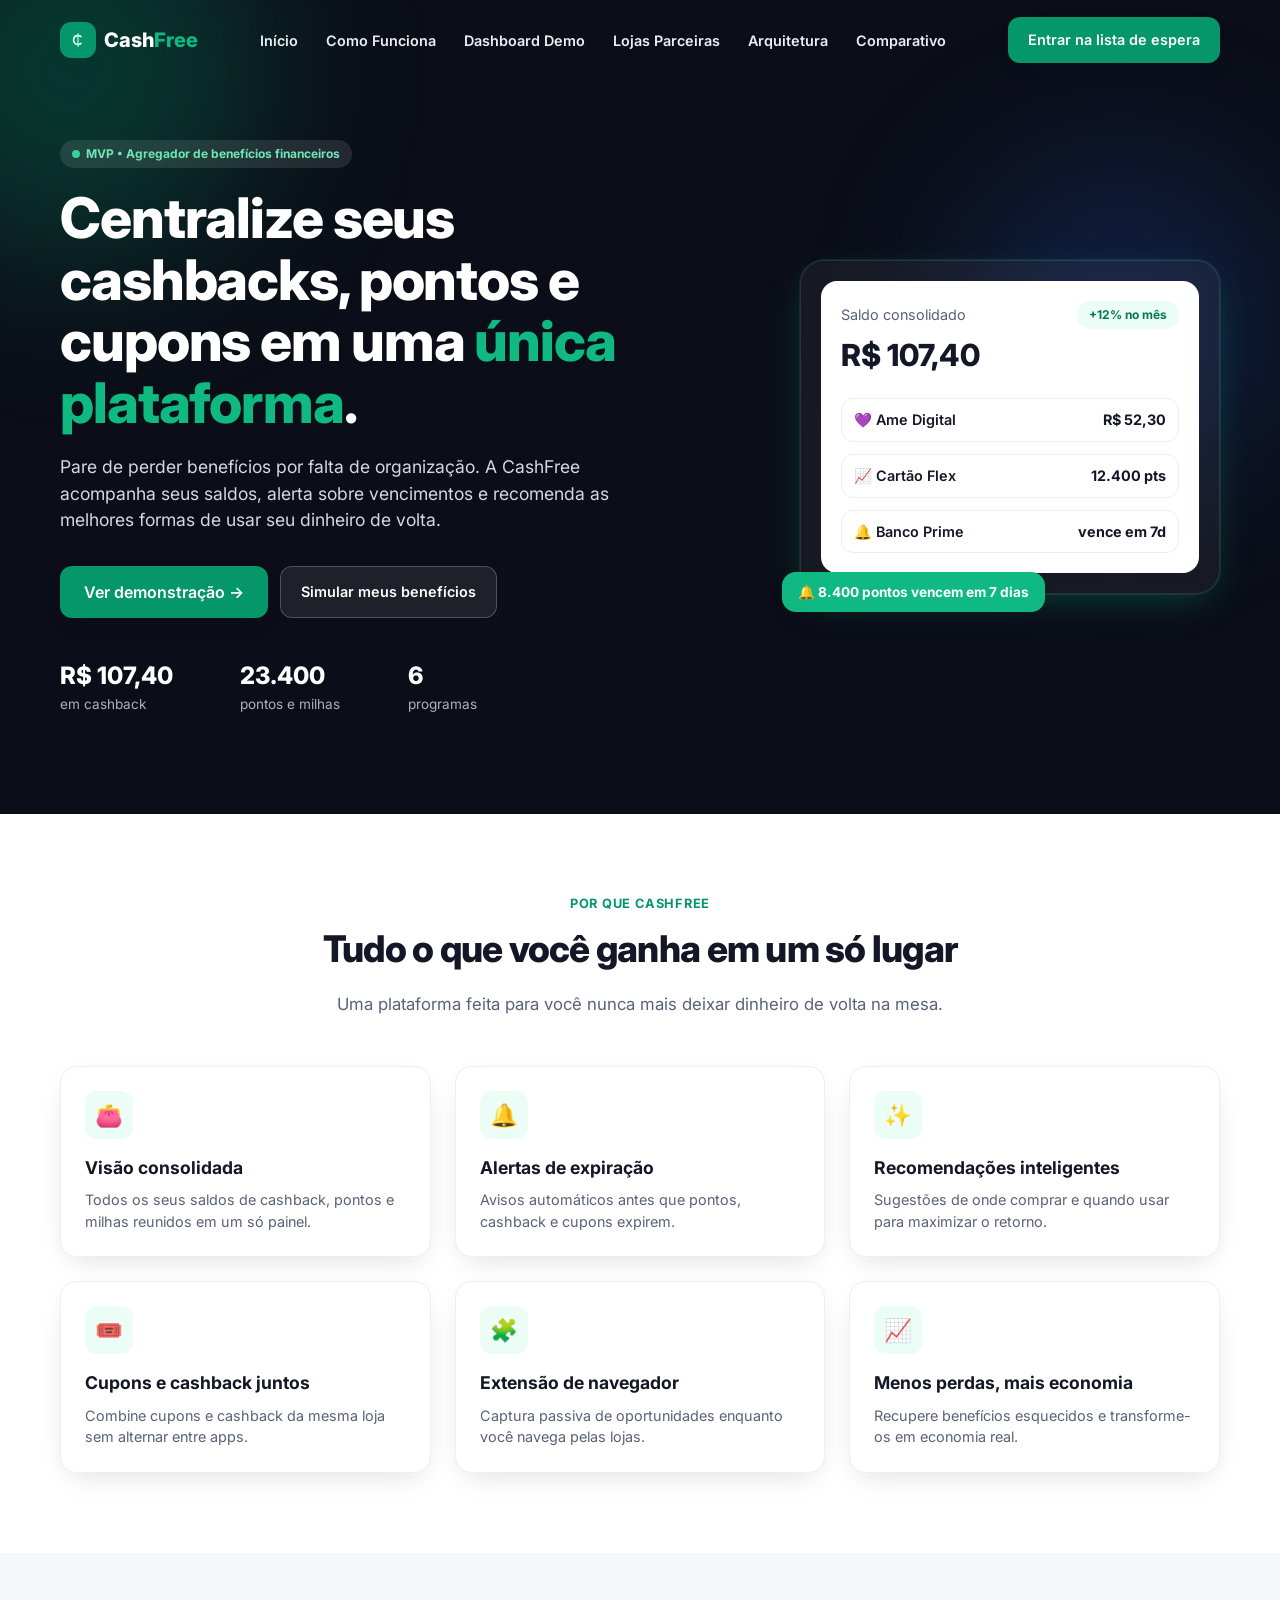
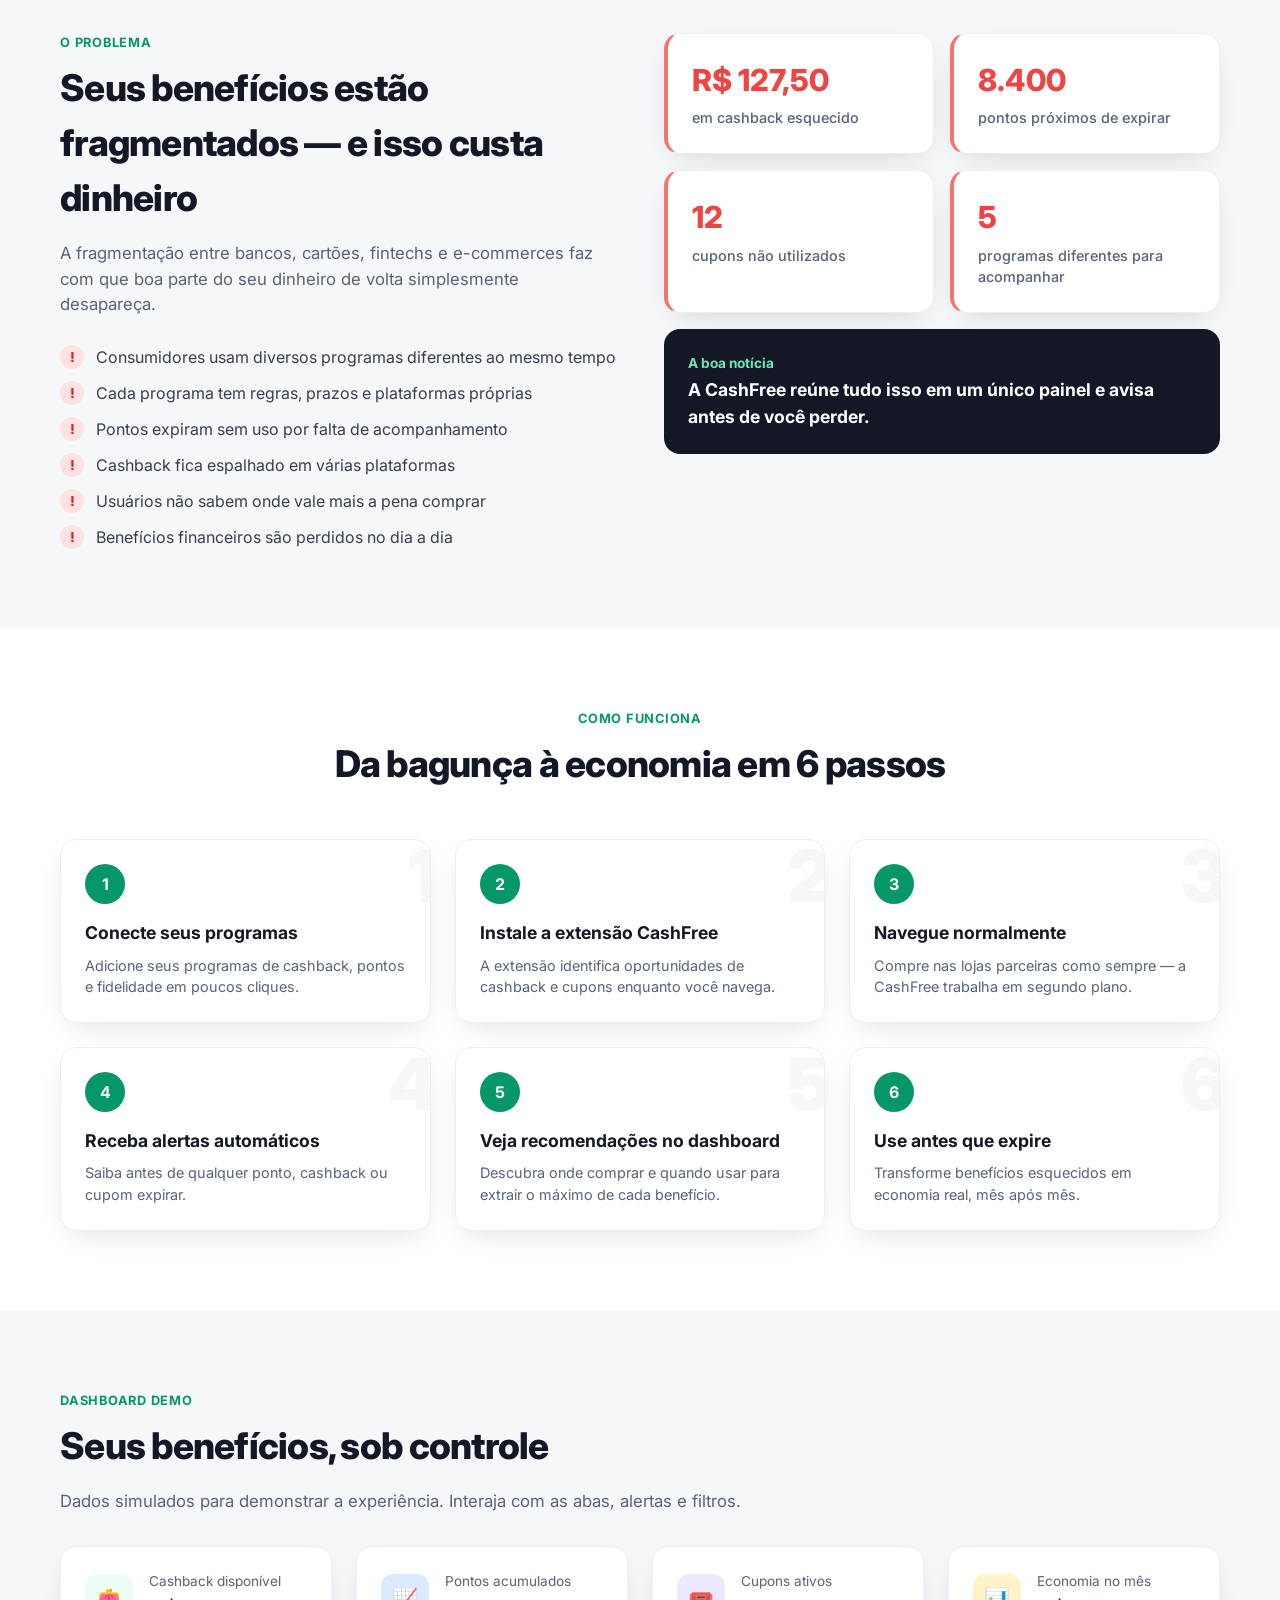
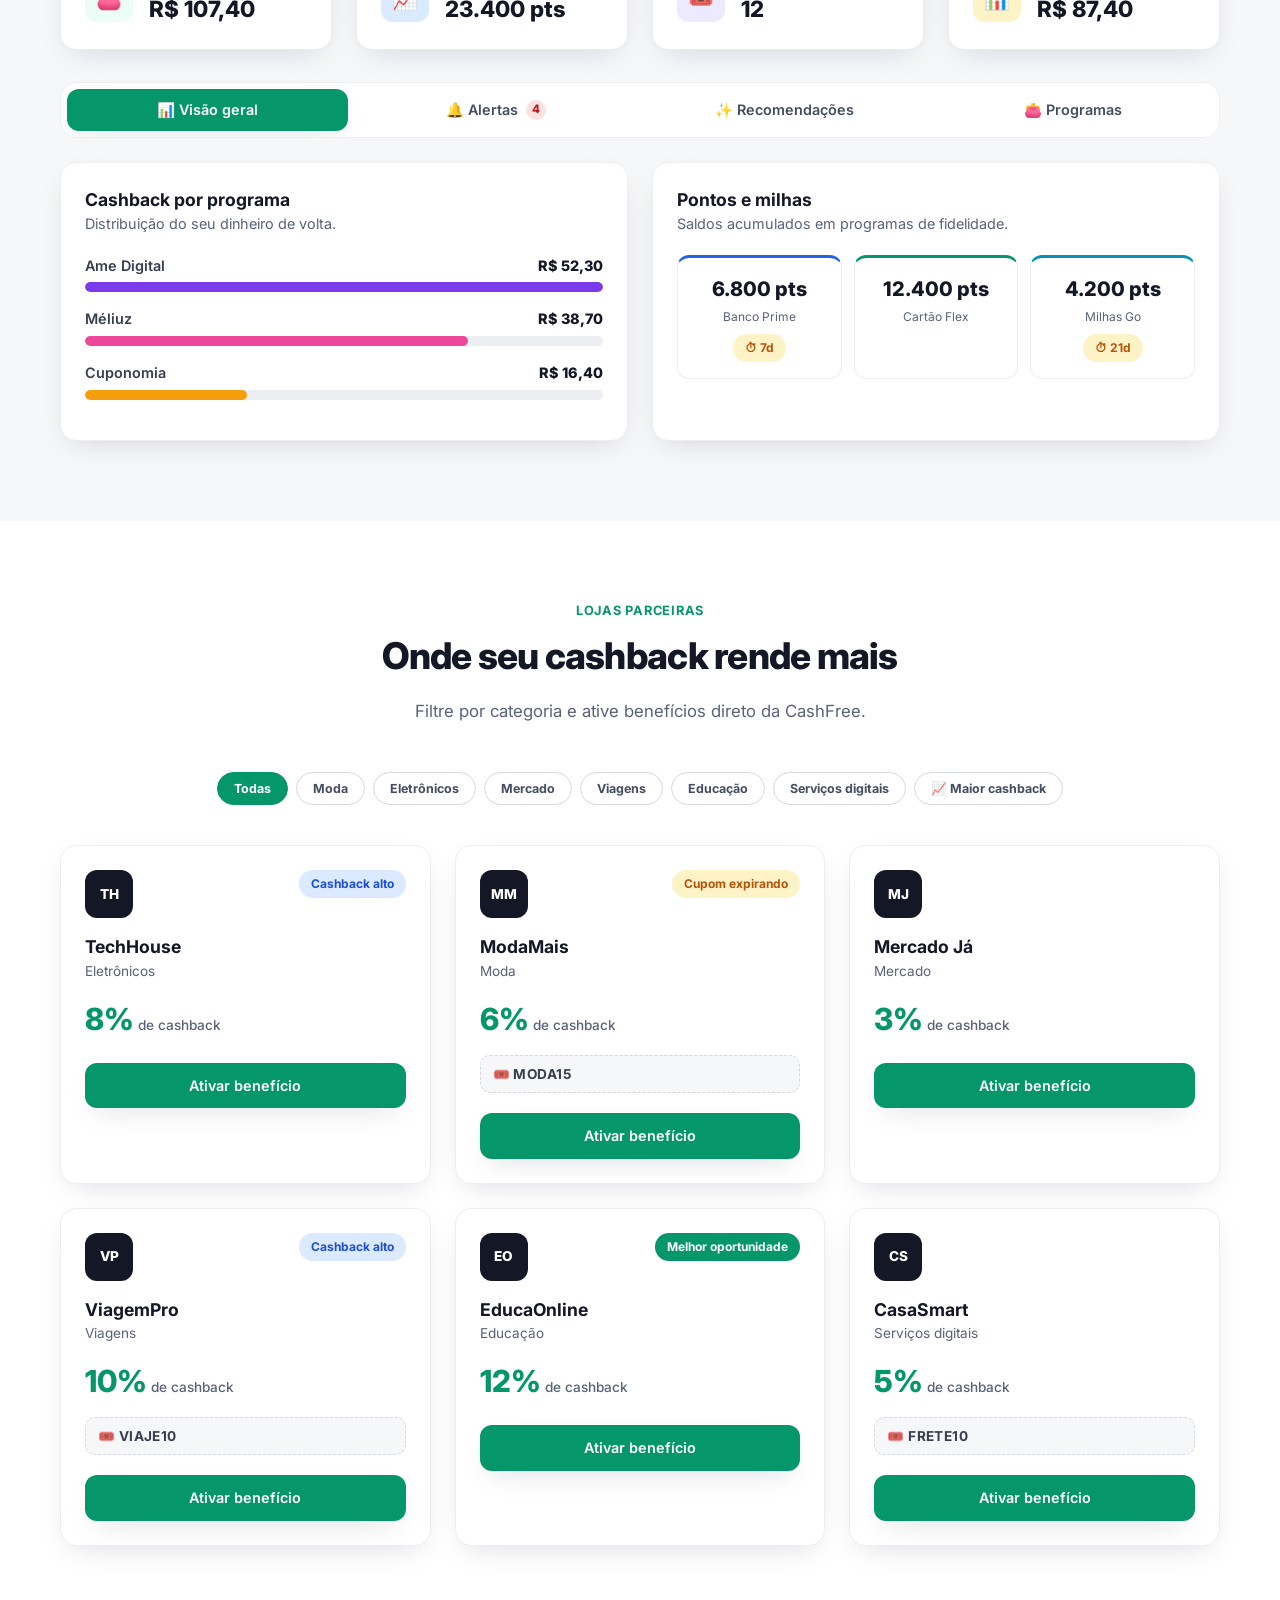
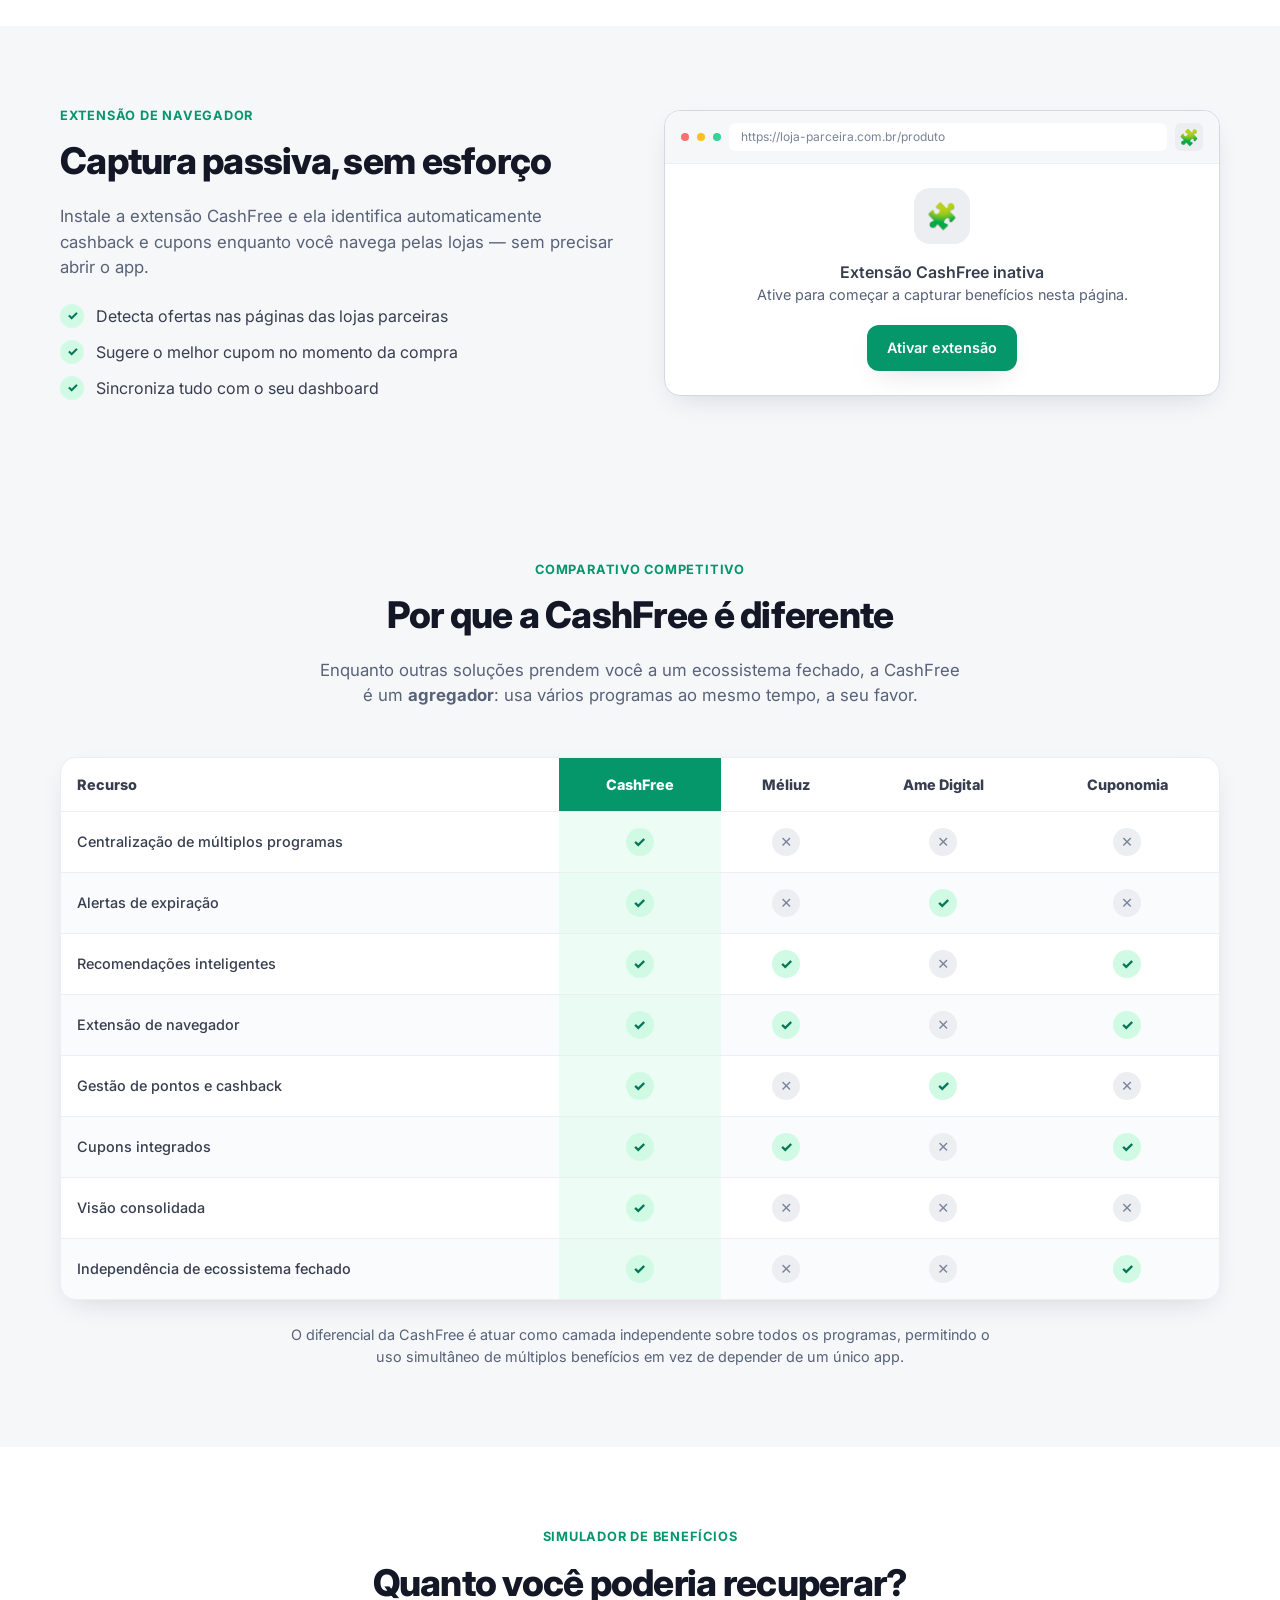
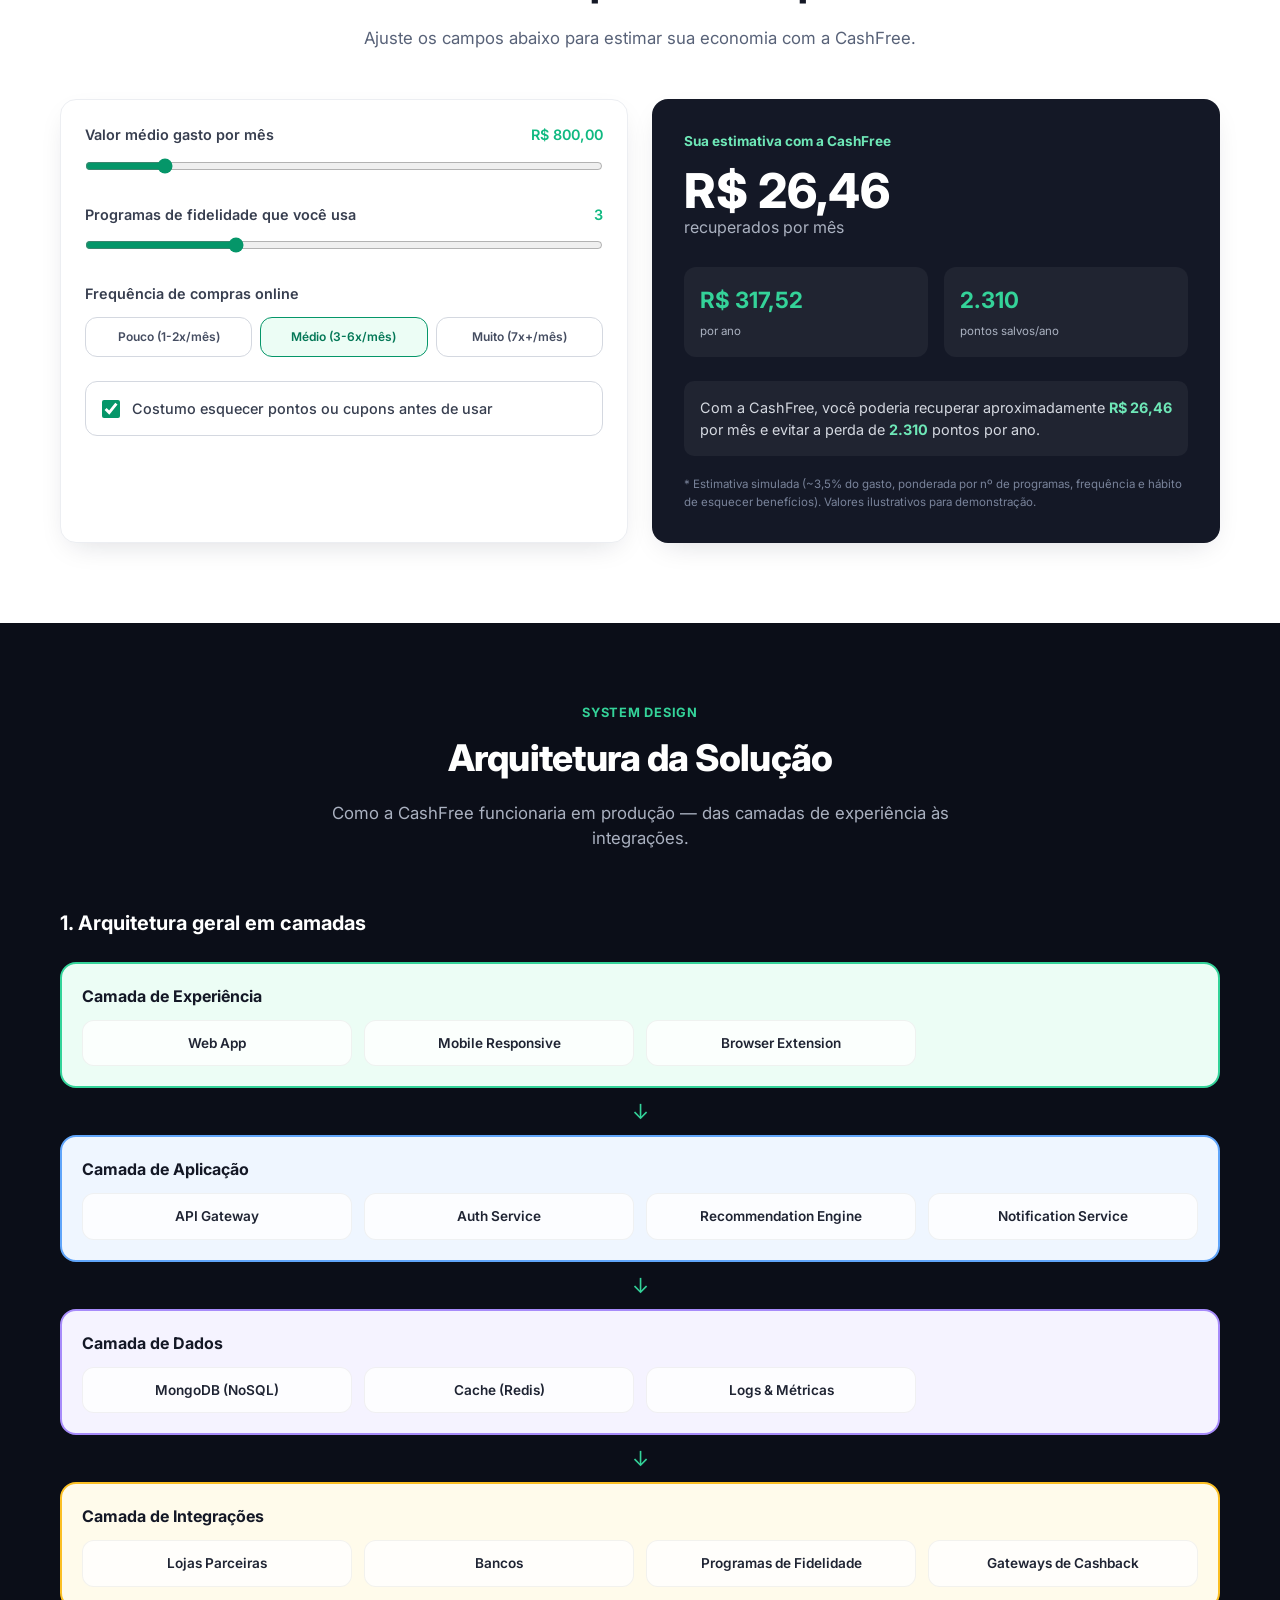
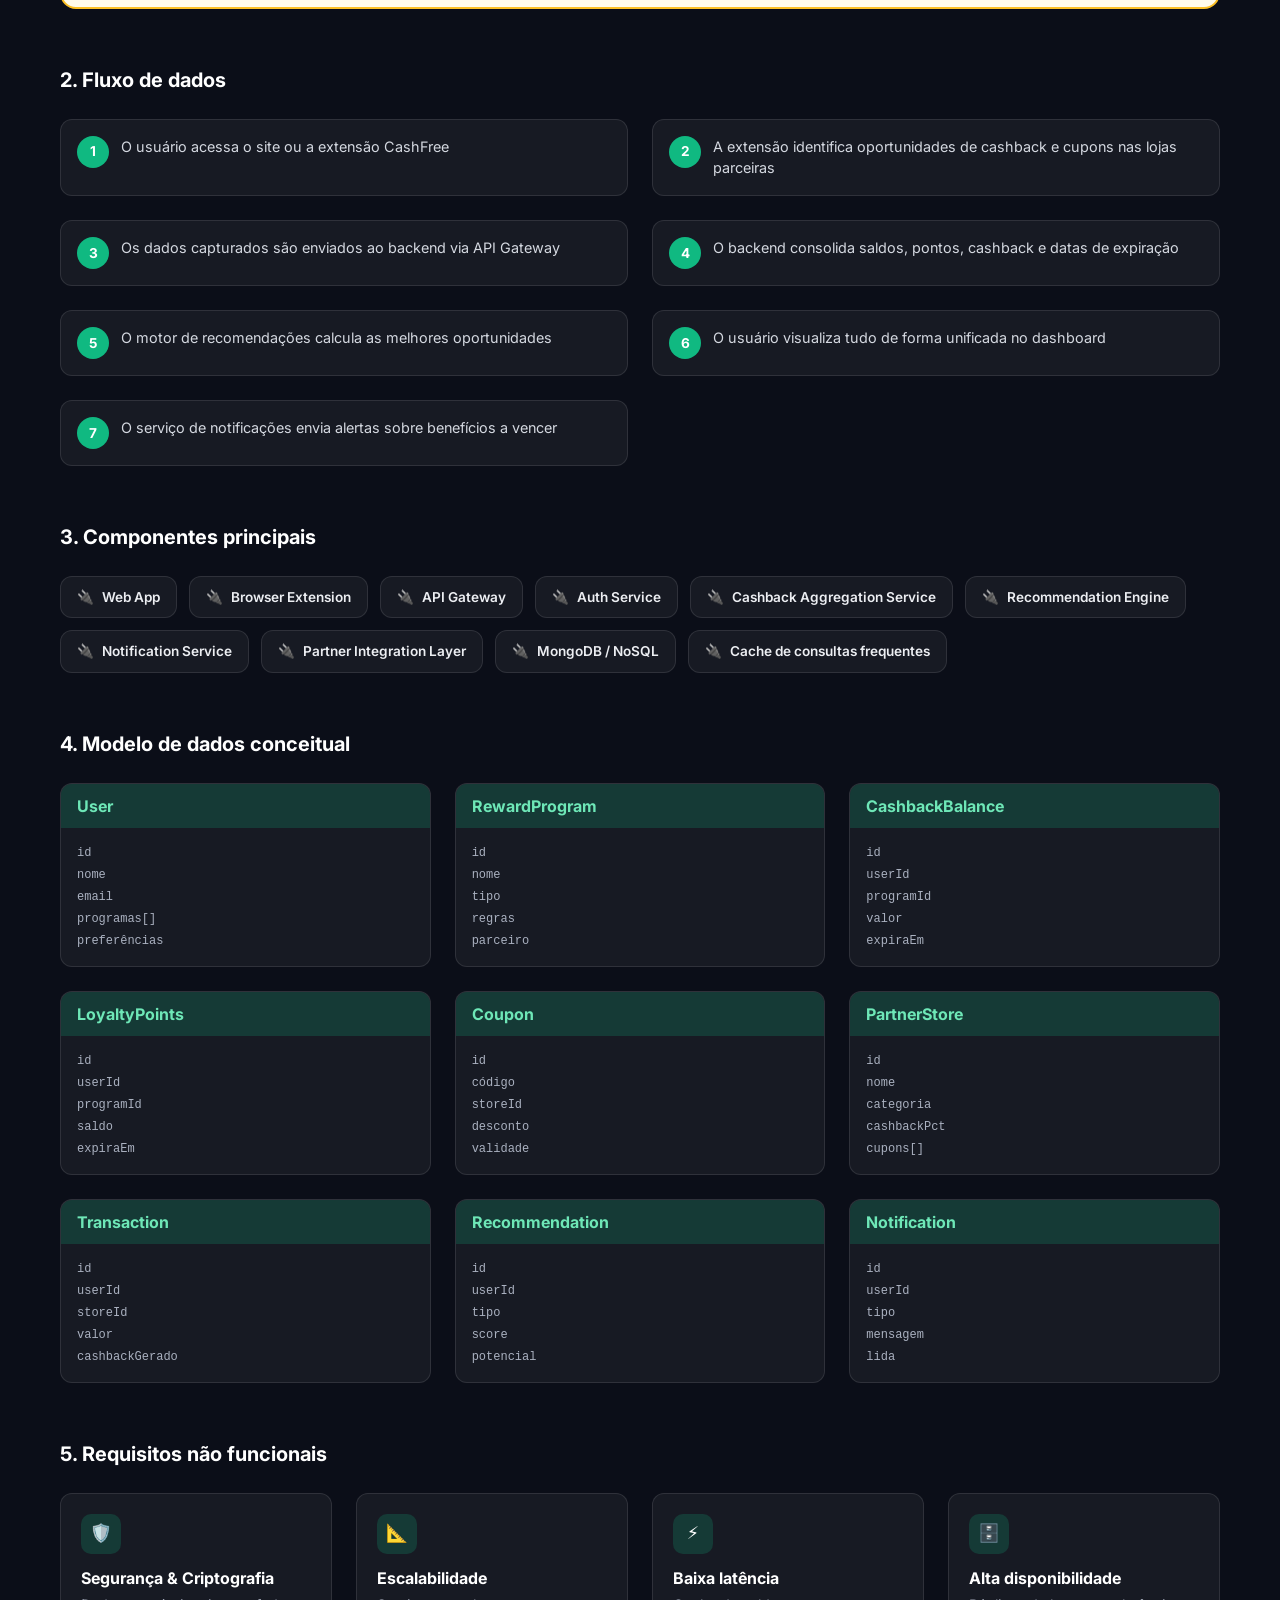
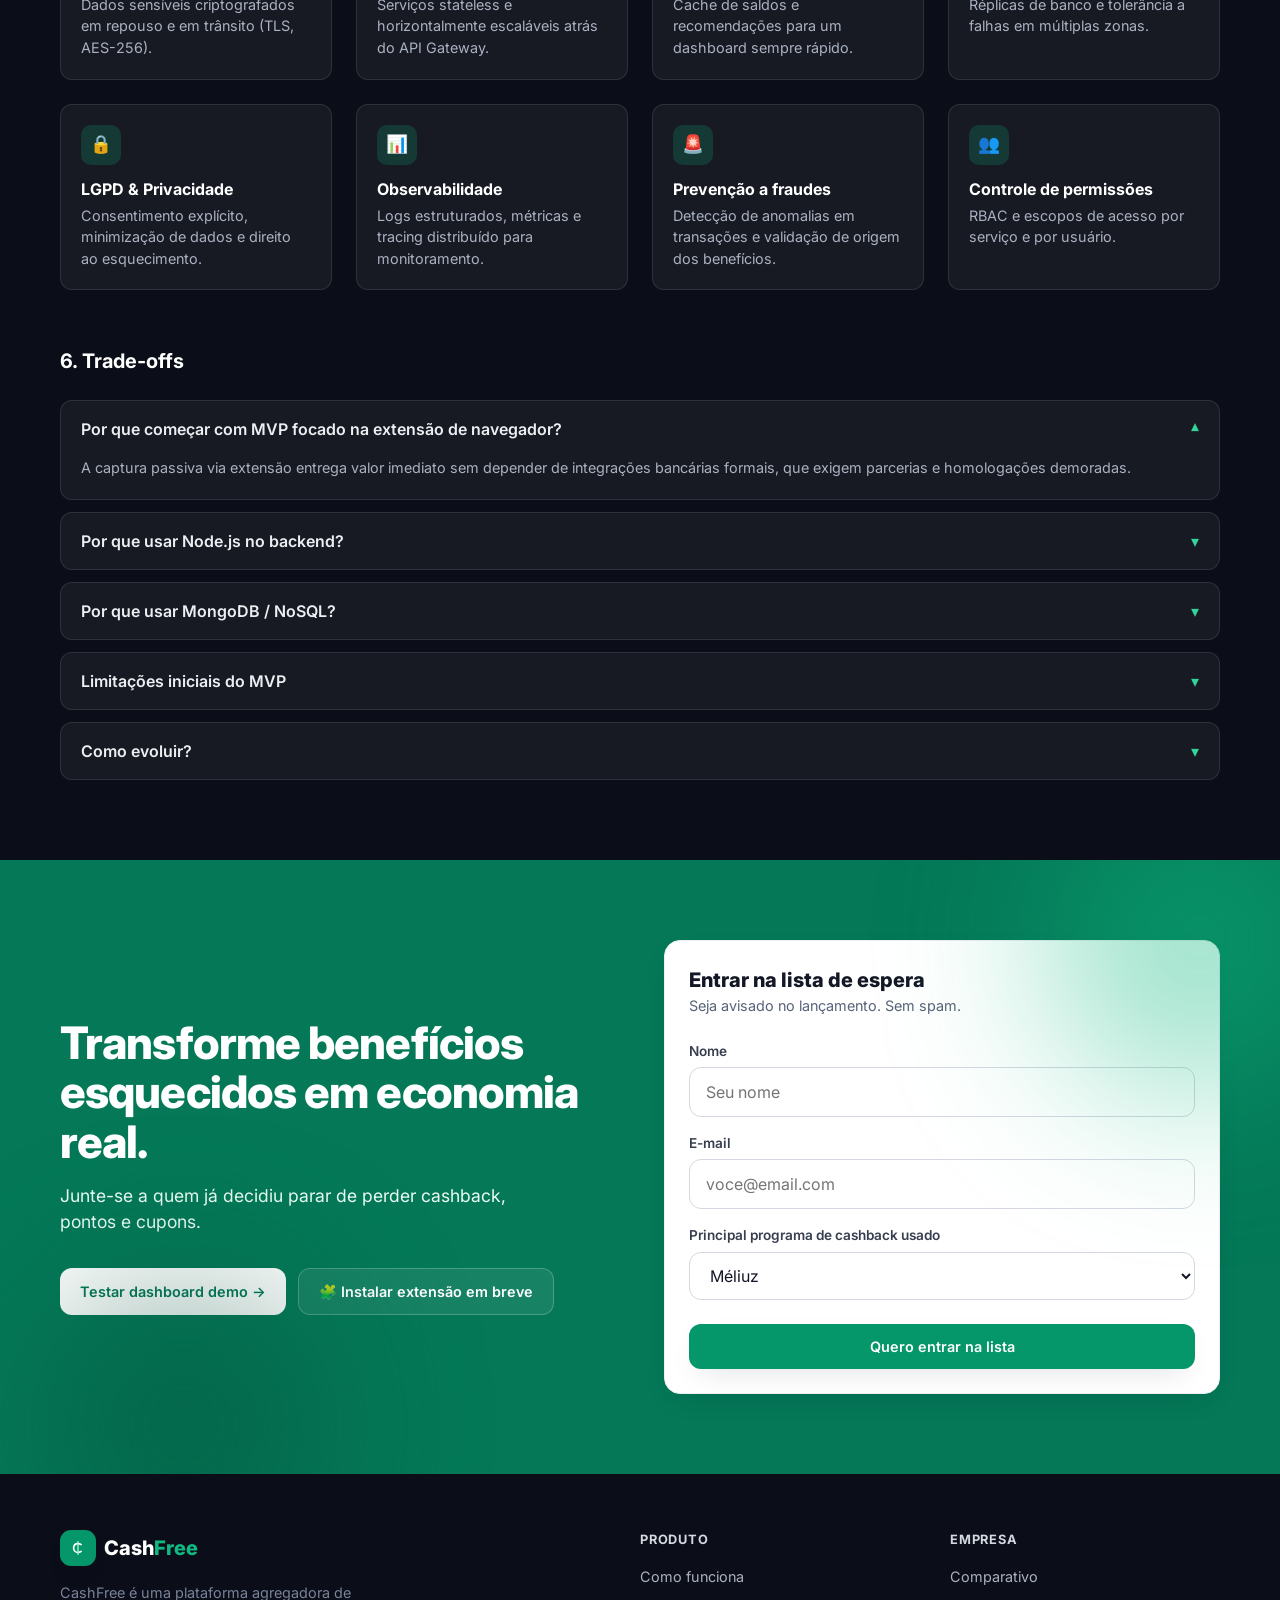
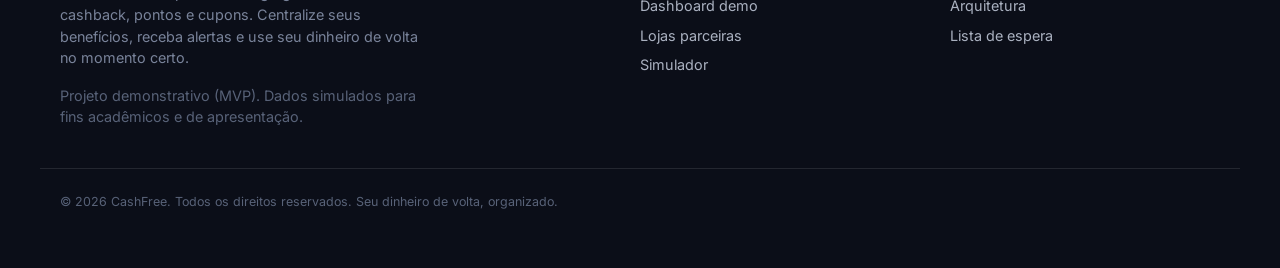
==== cashfreesitehtmlcssjs/index.html @ 7d0b1f65 "Versão 1" ====
<!doctype html>
<html lang="pt-BR">
  <head>
    <meta charset="UTF-8" />
    <meta name="viewport" content="width=device-width, initial-scale=1.0" />
    <meta
      name="description"
      content="CashFree — centralize cashbacks, pontos e cupons em uma única plataforma. Receba alertas de expiração e recomendações inteligentes."
    />
    <title>CashFree — Seu dinheiro de volta, organizado</title>
    <link rel="icon" type="image/svg+xml" href="favicon.svg" />
    <link rel="preconnect" href="https://fonts.googleapis.com" />
    <link rel="preconnect" href="https://fonts.gstatic.com" crossorigin />
    <link
      href="https://fonts.googleapis.com/css2?family=Inter:wght@400;500;600;700;800&display=swap"
      rel="stylesheet"
    />
    <link rel="stylesheet" href="css/styles.css" />
  </head>
  <body>
    <!-- ============ HEADER / NAV ============ -->
    <header class="header" id="header">
      <nav class="nav container">
        <a href="#inicio" class="logo" aria-label="CashFree — início">
          <span class="logo__mark">
            <svg viewBox="0 0 32 32" width="20" height="20" aria-hidden="true">
              <path d="M21 10.5c-1.3-1-3-1.6-5-1.6-4.1 0-7 2.9-7 7.1s2.9 7.1 7 7.1c2 0 3.7-.6 5-1.6"
                fill="none" stroke="#fff" stroke-width="2.6" stroke-linecap="round" />
              <path d="M16 6v20" stroke="#a7f3d0" stroke-width="2.2" stroke-linecap="round" />
            </svg>
          </span>
          <span class="logo__text">Cash<span>Free</span></span>
        </a>

        <ul class="nav__links" id="navLinks">
          <li><a href="#inicio">Início</a></li>
          <li><a href="#como-funciona">Como Funciona</a></li>
          <li><a href="#dashboard">Dashboard Demo</a></li>
          <li><a href="#lojas">Lojas Parceiras</a></li>
          <li><a href="#arquitetura">Arquitetura</a></li>
          <li><a href="#comparativo">Comparativo</a></li>
        </ul>

        <a href="#cta" class="btn btn--primary nav__cta">Entrar na lista de espera</a>

        <button class="nav__toggle" id="navToggle" aria-label="Abrir menu" aria-expanded="false">
          <svg viewBox="0 0 24 24" width="24" height="24" fill="none" stroke="currentColor"
            stroke-width="1.8" stroke-linecap="round"><path d="M4 7h16M4 12h16M4 17h16" /></svg>
        </button>
      </nav>

      <!-- Menu mobile -->
      <div class="nav__mobile" id="navMobile" hidden>
        <a href="#inicio">Início</a>
        <a href="#como-funciona">Como Funciona</a>
        <a href="#dashboard">Dashboard Demo</a>
        <a href="#lojas">Lojas Parceiras</a>
        <a href="#arquitetura">Arquitetura</a>
        <a href="#comparativo">Comparativo</a>
        <a href="#cta" class="btn btn--primary">Entrar na lista de espera</a>
      </div>
    </header>

    <main>
      <!-- ============ HERO ============ -->
      <section id="inicio" class="hero">
        <div class="hero__glow hero__glow--1"></div>
        <div class="hero__glow hero__glow--2"></div>
        <div class="container hero__grid">
          <div class="hero__content">
            <span class="chip chip--ghost"><span class="dot"></span>MVP • Agregador de benefícios financeiros</span>
            <h1>Centralize seus cashbacks, pontos e cupons em uma <span class="accent">única plataforma</span>.</h1>
            <p class="hero__sub">
              Pare de perder benefícios por falta de organização. A CashFree acompanha seus saldos,
              alerta sobre vencimentos e recomenda as melhores formas de usar seu dinheiro de volta.
            </p>
            <div class="hero__actions">
              <a href="#dashboard" class="btn btn--primary btn--lg">Ver demonstração →</a>
              <a href="#simulador" class="btn btn--glass">Simular meus benefícios</a>
            </div>
            <dl class="hero__stats">
              <div><dt>R$ 107,40</dt><dd>em cashback</dd></div>
              <div><dt>23.400</dt><dd>pontos e milhas</dd></div>
              <div><dt>6</dt><dd>programas</dd></div>
            </dl>
          </div>

          <div class="hero__mockup">
            <div class="mockup">
              <div class="mockup__card">
                <div class="mockup__row">
                  <span class="muted">Saldo consolidado</span>
                  <span class="chip chip--green">+12% no mês</span>
                </div>
                <p class="mockup__big">R$ 107,40</p>
                <div class="mockup__list">
                  <div class="mockup__item"><span>💜 Ame Digital</span><strong>R$ 52,30</strong></div>
                  <div class="mockup__item"><span>📈 Cartão Flex</span><strong>12.400 pts</strong></div>
                  <div class="mockup__item"><span>🔔 Banco Prime</span><strong>vence em 7d</strong></div>
                </div>
              </div>
            </div>
            <div class="mockup__badge">🔔 8.400 pontos vencem em 7 dias</div>
          </div>
        </div>
      </section>

      <!-- ============ BENEFÍCIOS ============ -->
      <section class="section section--white">
        <div class="container">
          <div class="section__head">
            <p class="eyebrow">Por que CashFree</p>
            <h2 class="section__title">Tudo o que você ganha em um só lugar</h2>
            <p class="section__lead">Uma plataforma feita para você nunca mais deixar dinheiro de volta na mesa.</p>
          </div>
          <div class="grid grid--3" id="benefitsGrid"></div>
        </div>
      </section>

      <!-- ============ PROBLEMA ============ -->
      <section class="section section--gray">
        <div class="container split">
          <div>
            <p class="eyebrow">O problema</p>
            <h2 class="section__title">Seus benefícios estão fragmentados — e isso custa dinheiro</h2>
            <p class="section__lead">
              A fragmentação entre bancos, cartões, fintechs e e-commerces faz com que boa parte do
              seu dinheiro de volta simplesmente desapareça.
            </p>
            <ul class="painlist" id="painList"></ul>
          </div>
          <div class="problem__stats" id="lostStats"></div>
        </div>
      </section>

      <!-- ============ COMO FUNCIONA ============ -->
      <section id="como-funciona" class="section section--white">
        <div class="container">
          <div class="section__head">
            <p class="eyebrow">Como funciona</p>
            <h2 class="section__title">Da bagunça à economia em 6 passos</h2>
          </div>
          <ol class="grid grid--3 steps" id="stepsGrid"></ol>
        </div>
      </section>

      <!-- ============ DASHBOARD ============ -->
      <section id="dashboard" class="section section--gray">
        <div class="container">
          <div class="section__head section__head--left">
            <p class="eyebrow">Dashboard demo</p>
            <h2 class="section__title">Seus benefícios, sob controle</h2>
            <p class="section__lead">Dados simulados para demonstrar a experiência. Interaja com as abas, alertas e filtros.</p>
          </div>

          <div class="grid grid--4 summary" id="summaryGrid"></div>

          <div class="tabs" id="tabs">
            <button class="tab is-active" data-tab="visao">📊 Visão geral</button>
            <button class="tab" data-tab="alertas">🔔 Alertas <span class="badge" id="alertCount">4</span></button>
            <button class="tab" data-tab="recomendacoes">✨ Recomendações</button>
            <button class="tab" data-tab="programas">👛 Programas</button>
          </div>

          <div class="tabpanel" id="panel-visao"></div>
          <div class="tabpanel" id="panel-alertas" hidden></div>
          <div class="tabpanel" id="panel-recomendacoes" hidden></div>
          <div class="tabpanel" id="panel-programas" hidden></div>
        </div>
      </section>

      <!-- ============ LOJAS PARCEIRAS ============ -->
      <section id="lojas" class="section section--white">
        <div class="container">
          <div class="section__head">
            <p class="eyebrow">Lojas parceiras</p>
            <h2 class="section__title">Onde seu cashback rende mais</h2>
            <p class="section__lead">Filtre por categoria e ative benefícios direto da CashFree.</p>
          </div>
          <div class="filters" id="storeFilters"></div>
          <div class="grid grid--3" id="storesGrid"></div>
        </div>
      </section>

      <!-- ============ EXTENSÃO ============ -->
      <section class="section section--gray">
        <div class="container split split--center">
          <div>
            <p class="eyebrow">Extensão de navegador</p>
            <h2 class="section__title">Captura passiva, sem esforço</h2>
            <p class="section__lead">
              Instale a extensão CashFree e ela identifica automaticamente cashback e cupons
              enquanto você navega pelas lojas — sem precisar abrir o app.
            </p>
            <ul class="checklist">
              <li>Detecta ofertas nas páginas das lojas parceiras</li>
              <li>Sugere o melhor cupom no momento da compra</li>
              <li>Sincroniza tudo com o seu dashboard</li>
            </ul>
          </div>
          <div class="browser">
            <div class="browser__bar">
              <span class="dot dot--red"></span><span class="dot dot--amber"></span><span class="dot dot--green"></span>
              <span class="browser__url">https://loja-parceira.com.br/produto</span>
              <span class="browser__ext" id="extIcon">🧩</span>
            </div>
            <div class="browser__body" id="extBody"></div>
          </div>
        </div>
      </section>

      <!-- ============ COMPARATIVO ============ -->
      <section id="comparativo" class="section section--gray2">
        <div class="container">
          <div class="section__head">
            <p class="eyebrow">Comparativo competitivo</p>
            <h2 class="section__title">Por que a CashFree é diferente</h2>
            <p class="section__lead">
              Enquanto outras soluções prendem você a um ecossistema fechado, a CashFree é um
              <strong>agregador</strong>: usa vários programas ao mesmo tempo, a seu favor.
            </p>
          </div>
          <div class="table-wrap" id="comparisonWrap"></div>
          <p class="note">
            O diferencial da CashFree é atuar como camada independente sobre todos os programas,
            permitindo o uso simultâneo de múltiplos benefícios em vez de depender de um único app.
          </p>
        </div>
      </section>

      <!-- ============ SIMULADOR ============ -->
      <section id="simulador" class="section section--white">
        <div class="container">
          <div class="section__head">
            <p class="eyebrow">Simulador de benefícios</p>
            <h2 class="section__title">Quanto você poderia recuperar?</h2>
            <p class="section__lead">Ajuste os campos abaixo para estimar sua economia com a CashFree.</p>
          </div>

          <div class="grid grid--2 sim">
            <div class="card sim__inputs">
              <div class="field">
                <label>Valor médio gasto por mês <span class="accent" id="spendVal">R$ 800,00</span></label>
                <input type="range" id="spend" min="100" max="5000" step="50" value="800" />
              </div>
              <div class="field">
                <label>Programas de fidelidade que você usa <span class="accent" id="progVal">3</span></label>
                <input type="range" id="programs" min="1" max="8" step="1" value="3" />
              </div>
              <div class="field">
                <p class="field__label">Frequência de compras online</p>
                <div class="segmented" id="freq">
                  <button data-factor="0.4">Pouco (1-2x/mês)</button>
                  <button data-factor="0.7" class="is-active">Médio (3-6x/mês)</button>
                  <button data-factor="1">Muito (7x+/mês)</button>
                </div>
              </div>
              <label class="checkbox">
                <input type="checkbox" id="forgets" checked />
                <span>Costumo esquecer pontos ou cupons antes de usar</span>
              </label>
            </div>

            <div class="sim__result">
              <p class="sim__eyebrow">Sua estimativa com a CashFree</p>
              <p class="sim__big" id="resMonthly">R$ 0,00</p>
              <p class="muted-light">recuperados por mês</p>
              <div class="sim__sub">
                <div><strong id="resYearly">R$ 0,00</strong><span>por ano</span></div>
                <div><strong id="resPoints">0</strong><span>pontos salvos/ano</span></div>
              </div>
              <p class="sim__explain" id="resText"></p>
              <p class="sim__note">
                * Estimativa simulada (~3,5% do gasto, ponderada por nº de programas, frequência e
                hábito de esquecer benefícios). Valores ilustrativos para demonstração.
              </p>
            </div>
          </div>
        </div>
      </section>

      <!-- ============ ARQUITETURA / SYSTEM DESIGN ============ -->
      <section id="arquitetura" class="section section--dark">
        <div class="container">
          <div class="section__head">
            <p class="eyebrow eyebrow--light">System Design</p>
            <h2 class="section__title section__title--light">Arquitetura da Solução</h2>
            <p class="section__lead section__lead--light">
              Como a CashFree funcionaria em produção — das camadas de experiência às integrações.
            </p>
          </div>

          <h3 class="arch__h">1. Arquitetura geral em camadas</h3>
          <div id="layers" class="layers"></div>

          <h3 class="arch__h">2. Fluxo de dados</h3>
          <ol class="grid grid--2 flow" id="flow"></ol>

          <h3 class="arch__h">3. Componentes principais</h3>
          <div class="chips" id="components"></div>

          <h3 class="arch__h">4. Modelo de dados conceitual</h3>
          <div class="grid grid--3" id="entities"></div>

          <h3 class="arch__h">5. Requisitos não funcionais</h3>
          <div class="grid grid--4" id="nfr"></div>

          <h3 class="arch__h">6. Trade-offs</h3>
          <div class="accordion" id="tradeoffs"></div>
        </div>
      </section>

      <!-- ============ CTA FINAL ============ -->
      <section id="cta" class="section section--brand">
        <div class="cta__glow cta__glow--1"></div>
        <div class="cta__glow cta__glow--2"></div>
        <div class="container split split--center">
          <div>
            <h2 class="cta__title">Transforme benefícios esquecidos em economia real.</h2>
            <p class="cta__lead">Junte-se a quem já decidiu parar de perder cashback, pontos e cupons.</p>
            <div class="hero__actions">
              <a href="#dashboard" class="btn btn--white">Testar dashboard demo →</a>
              <button class="btn btn--glass">🧩 Instalar extensão em breve</button>
            </div>
          </div>

          <div class="waitlist" id="waitlist">
            <form id="waitlistForm" class="card">
              <h3>Entrar na lista de espera</h3>
              <p class="muted">Seja avisado no lançamento. Sem spam.</p>
              <div class="field">
                <label for="wlName">Nome</label>
                <input id="wlName" type="text" required placeholder="Seu nome" />
              </div>
              <div class="field">
                <label for="wlEmail">E-mail</label>
                <input id="wlEmail" type="email" required placeholder="voce@email.com" />
              </div>
              <div class="field">
                <label for="wlProgram">Principal programa de cashback usado</label>
                <select id="wlProgram">
                  <option>Méliuz</option><option>Ame Digital</option><option>Cuponomia</option>
                  <option>Banco/Cartão</option><option>Milhas</option><option>Outro</option>
                </select>
              </div>
              <button type="submit" class="btn btn--primary btn--block">Quero entrar na lista</button>
            </form>
          </div>
        </div>
      </section>
    </main>

    <!-- ============ FOOTER ============ -->
    <footer class="footer">
      <div class="container footer__grid">
        <div class="footer__brand">
          <span class="logo logo--light">
            <span class="logo__mark">
              <svg viewBox="0 0 32 32" width="20" height="20" aria-hidden="true">
                <path d="M21 10.5c-1.3-1-3-1.6-5-1.6-4.1 0-7 2.9-7 7.1s2.9 7.1 7 7.1c2 0 3.7-.6 5-1.6"
                  fill="none" stroke="#fff" stroke-width="2.6" stroke-linecap="round" />
                <path d="M16 6v20" stroke="#a7f3d0" stroke-width="2.2" stroke-linecap="round" />
              </svg>
            </span>
            <span class="logo__text logo__text--light">Cash<span>Free</span></span>
          </span>
          <p>
            CashFree é uma plataforma agregadora de cashback, pontos e cupons. Centralize seus
            benefícios, receba alertas e use seu dinheiro de volta no momento certo.
          </p>
          <p class="footer__small">Projeto demonstrativo (MVP). Dados simulados para fins acadêmicos e de apresentação.</p>
        </div>
        <div>
          <p class="footer__title">Produto</p>
          <ul>
            <li><a href="#como-funciona">Como funciona</a></li>
            <li><a href="#dashboard">Dashboard demo</a></li>
            <li><a href="#lojas">Lojas parceiras</a></li>
            <li><a href="#simulador">Simulador</a></li>
          </ul>
        </div>
        <div>
          <p class="footer__title">Empresa</p>
          <ul>
            <li><a href="#comparativo">Comparativo</a></li>
            <li><a href="#arquitetura">Arquitetura</a></li>
            <li><a href="#cta">Lista de espera</a></li>
          </ul>
        </div>
      </div>
      <div class="container footer__bottom">
        © <span id="year"></span> CashFree. Todos os direitos reservados. Seu dinheiro de volta, organizado.
      </div>
    </footer>

    <script src="js/data.js"></script>
    <script src="js/app.js"></script>
  </body>
</html>
---- cashfreesitehtmlcssjs/css/styles.css ----
/* ============================================================
   CashFree — estilos (HTML/CSS/JS puro)
   Paleta fintech: verde (economia/confiança) + grafite (segurança)
   ============================================================ */

:root {
  --brand-50: #ecfdf5;  --brand-100: #d1fae5; --brand-200: #a7f3d0;
  --brand-300: #6ee7b7; --brand-400: #34d399; --brand-500: #10b981;
  --brand-600: #059669; --brand-700: #047857; --brand-800: #065f46;

  --ink-50: #f6f7f9;  --ink-100: #eceef2; --ink-200: #d4d8e0;
  --ink-300: #aab1c0; --ink-400: #79839a; --ink-500: #586278;
  --ink-600: #454d61; --ink-700: #373e4f; --ink-800: #1f2433;
  --ink-900: #141826; --ink-950: #0b0e18;

  --shadow-soft: 0 10px 30px -12px rgba(15, 23, 42, 0.18);
  --shadow-glow: 0 0 0 1px rgba(16,185,129,0.15), 0 12px 40px -12px rgba(16,185,129,0.35);
  --radius: 16px;
  --header-h: 80px;
}

* { box-sizing: border-box; margin: 0; padding: 0; }

html { scroll-behavior: smooth; scroll-padding-top: var(--header-h); }

body {
  font-family: 'Inter', system-ui, Helvetica, Arial, sans-serif;
  color: var(--ink-800);
  background: var(--ink-50);
  -webkit-font-smoothing: antialiased;
  line-height: 1.5;
}

a { color: inherit; text-decoration: none; }
ul, ol { list-style: none; }
img, svg { display: block; }

.container { width: 100%; max-width: 1200px; margin: 0 auto; padding: 0 20px; }
.accent { color: var(--brand-500); }
.muted { color: var(--ink-500); font-size: 0.9rem; }
.muted-light { color: var(--ink-300); }

/* ---------- Botões ---------- */
.btn {
  display: inline-flex; align-items: center; justify-content: center; gap: 8px;
  border: 0; cursor: pointer; font: inherit; font-weight: 600; font-size: 0.9rem;
  padding: 12px 20px; border-radius: 12px; transition: all 0.2s ease;
  text-align: center;
}
.btn--lg { font-size: 1rem; padding: 14px 24px; }
.btn--block { width: 100%; }
.btn--primary { background: var(--brand-600); color: #fff; box-shadow: var(--shadow-soft); }
.btn--primary:hover { background: var(--brand-700); transform: translateY(-2px); }
.btn--secondary { background: #fff; color: var(--ink-800); border: 1px solid var(--ink-200); }
.btn--secondary:hover { border-color: var(--brand-400); color: var(--brand-700); }
.btn--glass { background: rgba(255,255,255,0.08); color: #fff; border: 1px solid rgba(255,255,255,0.22); }
.btn--glass:hover { background: rgba(255,255,255,0.16); }
.btn--white { background: #fff; color: var(--brand-700); }
.btn--white:hover { background: var(--brand-50); transform: translateY(-2px); }
.btn--ghost { background: transparent; color: var(--ink-600); }
.btn--ghost:hover { background: var(--ink-100); }

/* ---------- Chips / badges ---------- */
.chip {
  display: inline-flex; align-items: center; gap: 6px;
  padding: 5px 12px; border-radius: 999px; font-size: 0.75rem; font-weight: 700;
}
.chip--ghost { background: rgba(255,255,255,0.1); color: var(--brand-300); }
.chip--green { background: var(--brand-50); color: var(--brand-700); }
.chip--blue { background: #dbeafe; color: #1d4ed8; }
.chip--violet { background: #ede9fe; color: #6d28d9; }
.chip--amber { background: #fef3c7; color: #b45309; }
.chip--red { background: #fee2e2; color: #b91c1c; }
.dot { width: 8px; height: 8px; border-radius: 999px; background: var(--brand-400); }

.badge {
  display: inline-grid; place-items: center; min-width: 20px; height: 20px;
  padding: 0 6px; border-radius: 999px; background: #fee2e2; color: #b91c1c;
  font-size: 0.72rem; font-weight: 800;
}

/* ---------- Cards ---------- */
.card {
  background: #fff; border: 1px solid var(--ink-100); border-radius: var(--radius);
  padding: 24px; box-shadow: var(--shadow-soft);
}

/* ---------- Seções ---------- */
.section { padding: 80px 0; }
.section--white { background: #fff; }
.section--gray { background: var(--ink-50); }
.section--gray2 { background: var(--ink-50); }
.section--dark { background: var(--ink-950); color: #fff; }
.section__head { max-width: 640px; margin: 0 auto 48px; text-align: center; }
.section__head--left { max-width: none; margin: 0 0 32px; text-align: left; }
.eyebrow { font-size: 0.8rem; font-weight: 700; letter-spacing: 0.06em; text-transform: uppercase; color: var(--brand-600); }
.eyebrow--light { color: var(--brand-400); }
.section__title { margin-top: 8px; font-size: clamp(1.7rem, 4vw, 2.3rem); font-weight: 800; letter-spacing: -0.02em; color: var(--ink-900); }
.section__title--light { color: #fff; }
.section__lead { margin-top: 16px; font-size: 1.05rem; color: var(--ink-500); }
.section__lead--light { color: var(--ink-300); }
.note { max-width: 720px; margin: 24px auto 0; text-align: center; font-size: 0.9rem; color: var(--ink-500); }

/* ---------- Grids ---------- */
.grid { display: grid; gap: 24px; }
.grid--2 { grid-template-columns: repeat(2, 1fr); }
.grid--3 { grid-template-columns: repeat(3, 1fr); }
.grid--4 { grid-template-columns: repeat(4, 1fr); }
.split { display: grid; grid-template-columns: 1fr 1fr; gap: 48px; align-items: start; }
.split--center { align-items: center; }

/* ============================================================
   HEADER / NAV
   ============================================================ */
.header { position: fixed; inset: 0 0 auto 0; z-index: 50; transition: all 0.3s ease; }
.header.scrolled { background: rgba(255,255,255,0.92); backdrop-filter: blur(10px); border-bottom: 1px solid var(--ink-100); box-shadow: var(--shadow-soft); }
.nav { height: var(--header-h); display: flex; align-items: center; justify-content: space-between; gap: 16px; }
.logo { display: inline-flex; align-items: center; gap: 8px; font-weight: 800; }
.logo__mark { display: grid; place-items: center; width: 36px; height: 36px; border-radius: 11px; background: var(--brand-600); box-shadow: var(--shadow-soft); }
.logo__text { font-size: 1.25rem; color: var(--ink-900); }
.logo__text span { color: var(--brand-500); }
.logo__text--light, .logo--light .logo__text { color: #fff; }

.nav__links { display: flex; align-items: center; gap: 4px; }
.nav__links a { padding: 8px 12px; border-radius: 8px; font-size: 0.9rem; font-weight: 600; color: var(--ink-600); transition: all 0.2s; }
.nav__links a:hover { background: var(--ink-100); color: var(--ink-900); }
.header:not(.scrolled) .nav__links a { color: var(--ink-100); }
.header:not(.scrolled) .nav__links a:hover { background: rgba(255,255,255,0.12); color: #fff; }
.header:not(.scrolled) .logo__text { color: #fff; }

.nav__cta { white-space: nowrap; }
.nav__toggle { display: none; width: 44px; height: 44px; place-items: center; border-radius: 11px; border: 1px solid var(--ink-200); background: #fff; color: var(--ink-800); cursor: pointer; }
.nav__mobile { display: none; flex-direction: column; gap: 4px; padding: 12px 20px 20px; background: #fff; border-top: 1px solid var(--ink-100); }
.nav__mobile a { padding: 12px; border-radius: 8px; font-weight: 600; color: var(--ink-700); }
.nav__mobile a:hover { background: var(--ink-100); }

/* ============================================================
   HERO
   ============================================================ */
.hero { position: relative; overflow: hidden; background: var(--ink-950); color: #fff; padding: 140px 0 100px; }
.hero__glow { position: absolute; border-radius: 999px; filter: blur(80px); pointer-events: none; }
.hero__glow--1 { width: 380px; height: 380px; left: -120px; top: -120px; background: rgba(5,150,105,0.3); }
.hero__glow--2 { width: 320px; height: 320px; right: 0; top: 160px; background: rgba(37,99,235,0.2); }
.hero__grid { position: relative; display: grid; grid-template-columns: 1fr 1fr; gap: 48px; align-items: center; }
.hero__content h1 { margin-top: 20px; font-size: clamp(2.2rem, 5vw, 3.5rem); font-weight: 800; line-height: 1.1; letter-spacing: -0.02em; }
.hero__sub { margin-top: 20px; max-width: 560px; font-size: 1.1rem; color: var(--ink-200); }
.hero__actions { margin-top: 32px; display: flex; flex-wrap: wrap; gap: 12px; }
.hero__stats { margin-top: 40px; display: grid; grid-template-columns: repeat(3, auto); gap: 24px; max-width: 460px; }
.hero__stats dt { font-size: 1.5rem; font-weight: 800; }
.hero__stats dd { font-size: 0.85rem; color: var(--ink-300); }

.hero__mockup { position: relative; justify-self: end; width: 100%; max-width: 420px; }
.mockup { border: 1px solid rgba(255,255,255,0.1); background: rgba(255,255,255,0.05); border-radius: 24px; padding: 20px; box-shadow: var(--shadow-glow); backdrop-filter: blur(8px); }
.mockup__card { background: #fff; color: var(--ink-900); border-radius: 16px; padding: 20px; }
.mockup__row { display: flex; align-items: center; justify-content: space-between; }
.mockup__big { margin-top: 4px; font-size: 1.9rem; font-weight: 800; }
.mockup__list { margin-top: 20px; display: flex; flex-direction: column; gap: 12px; }
.mockup__item { display: flex; align-items: center; justify-content: space-between; border: 1px solid var(--ink-100); border-radius: 12px; padding: 10px 12px; font-size: 0.9rem; font-weight: 600; }
.mockup__badge { position: absolute; bottom: -18px; left: -18px; background: var(--brand-500); color: #fff; font-weight: 700; font-size: 0.85rem; padding: 10px 16px; border-radius: 14px; box-shadow: var(--shadow-soft); animation: float 6s ease-in-out infinite; }

@keyframes float { 0%,100% { transform: translateY(0); } 50% { transform: translateY(-8px); } }
@keyframes fadeUp { from { opacity: 0; transform: translateY(12px); } to { opacity: 1; transform: translateY(0); } }
.fade-up { animation: fadeUp 0.5s ease-out both; }

/* ============================================================
   BENEFÍCIOS
   ============================================================ */
.benefit { transition: all 0.2s; }
.benefit:hover { transform: translateY(-4px); box-shadow: var(--shadow-glow); }
.benefit__icon { display: grid; place-items: center; width: 48px; height: 48px; border-radius: 12px; background: var(--brand-50); font-size: 1.4rem; }
.benefit h3 { margin-top: 16px; font-size: 1.1rem; color: var(--ink-900); }
.benefit p { margin-top: 8px; font-size: 0.9rem; color: var(--ink-500); }

/* ============================================================
   PROBLEMA
   ============================================================ */
.painlist { margin-top: 28px; display: flex; flex-direction: column; gap: 12px; }
.painlist li { display: flex; gap: 12px; align-items: flex-start; color: var(--ink-700); }
.painlist .x { flex: none; display: grid; place-items: center; width: 24px; height: 24px; border-radius: 999px; background: #fee2e2; color: #dc2626; font-weight: 800; font-size: 0.85rem; }
.problem__stats { display: grid; grid-template-columns: 1fr 1fr; gap: 16px; }
.stat-card { border-left: 4px solid #f87171; transition: transform 0.2s; }
.stat-card:hover { transform: translateY(-4px); }
.stat-card .v { font-size: 1.9rem; font-weight: 800; color: #ef4444; }
.stat-card .l { margin-top: 4px; font-size: 0.9rem; color: var(--ink-500); font-weight: 500; }
.goodnews { grid-column: 1 / -1; background: var(--ink-900); color: #fff; border-radius: var(--radius); padding: 24px; }
.goodnews .k { font-size: 0.85rem; font-weight: 700; color: var(--brand-300); }
.goodnews .t { margin-top: 4px; font-size: 1.1rem; font-weight: 700; }

/* ============================================================
   STEPS
   ============================================================ */
.steps li { position: relative; overflow: hidden; transition: all 0.2s; }
.steps li:hover { transform: translateY(-4px); box-shadow: var(--shadow-glow); }
.steps .ghostnum { position: absolute; right: -8px; top: -18px; font-size: 4.5rem; font-weight: 900; color: var(--ink-50); }
.steps .num { position: relative; display: grid; place-items: center; width: 40px; height: 40px; border-radius: 999px; background: var(--brand-600); color: #fff; font-weight: 700; }
.steps h3 { position: relative; margin-top: 16px; font-size: 1.1rem; color: var(--ink-900); }
.steps p { position: relative; margin-top: 8px; font-size: 0.9rem; color: var(--ink-500); }

/* ============================================================
   DASHBOARD
   ============================================================ */
.summary { margin-bottom: 32px; }
.summary__card { display: flex; align-items: center; gap: 16px; }
.summary__icon { display: grid; place-items: center; width: 48px; height: 48px; border-radius: 12px; font-size: 1.3rem; }
.summary__card .l { font-size: 0.85rem; color: var(--ink-500); }
.summary__card .v { font-size: 1.4rem; font-weight: 800; color: var(--ink-900); }

.tabs { display: flex; gap: 8px; overflow-x: auto; background: #fff; border: 1px solid var(--ink-100); border-radius: var(--radius); padding: 6px; }
.tab { flex: 1; display: inline-flex; align-items: center; justify-content: center; gap: 8px; white-space: nowrap; border: 0; cursor: pointer; font: inherit; font-weight: 600; font-size: 0.9rem; color: var(--ink-600); padding: 10px 16px; border-radius: 12px; background: transparent; transition: all 0.2s; }
.tab:hover { background: var(--ink-100); }
.tab.is-active { background: var(--brand-600); color: #fff; box-shadow: var(--shadow-soft); }
.tab.is-active .badge { background: #fff; color: var(--brand-700); }
.tabpanel { margin-top: 24px; }

.bar-row { margin-bottom: 16px; }
.bar-row .top { display: flex; justify-content: space-between; font-size: 0.9rem; }
.bar-row .top .name { font-weight: 600; color: var(--ink-700); }
.bar-row .top .val { font-weight: 800; color: var(--ink-900); }
.bar { margin-top: 6px; height: 10px; border-radius: 999px; background: var(--ink-100); overflow: hidden; }
.bar > span { display: block; height: 100%; border-radius: 999px; transition: width 0.5s ease; }

.points-grid { display: grid; grid-template-columns: repeat(3, 1fr); gap: 12px; margin-top: 20px; }
.point-card { border: 1px solid var(--ink-100); border-top-width: 3px; border-radius: 12px; padding: 16px; text-align: center; }
.point-card .v { font-size: 1.25rem; font-weight: 800; color: var(--ink-900); }
.point-card .l { margin-top: 4px; font-size: 0.75rem; color: var(--ink-500); }

.alert { display: flex; gap: 16px; align-items: center; justify-content: space-between; flex-wrap: wrap; margin-bottom: 16px; }
.alert__main { display: flex; gap: 16px; align-items: flex-start; }
.alert__icon { flex: none; display: grid; place-items: center; width: 44px; height: 44px; border-radius: 12px; background: #fef3c7; font-size: 1.2rem; }
.alert h4 { font-size: 1rem; color: var(--ink-900); display: inline; }
.alert .desc { margin-top: 4px; font-size: 0.9rem; color: var(--ink-500); }
.alert__head { display: flex; flex-wrap: wrap; gap: 8px; align-items: center; }
.empty { text-align: center; padding: 48px 24px; }
.empty .big { font-size: 1.1rem; font-weight: 800; color: var(--ink-900); margin-top: 16px; }

.rec { transition: transform 0.2s; }
.rec:hover { transform: translateY(-4px); }
.rec__main { display: flex; gap: 12px; align-items: flex-start; }
.rec__icon { flex: none; display: grid; place-items: center; width: 40px; height: 40px; border-radius: 12px; background: var(--brand-50); font-size: 1.1rem; }
.rec h4 { font-size: 1rem; color: var(--ink-900); line-height: 1.3; }
.rec p { margin-top: 4px; font-size: 0.9rem; color: var(--ink-500); }
.rec__foot { margin-top: 16px; padding-top: 16px; border-top: 1px solid var(--ink-100); display: flex; align-items: center; justify-content: space-between; gap: 12px; }
.rec__foot .pot { font-size: 0.9rem; color: var(--ink-500); }

.dash-controls { display: flex; flex-wrap: wrap; gap: 8px; margin-bottom: 16px; }
.prog-card .top { display: flex; align-items: center; justify-content: space-between; }
.prog-logo { display: grid; place-items: center; width: 44px; height: 44px; border-radius: 12px; color: #fff; font-weight: 800; }
.prog-card h4 { margin-top: 12px; color: var(--ink-900); }
.prog-card .v { margin-top: 4px; font-size: 1.5rem; font-weight: 800; color: var(--ink-900); }
.prog-card .exp { margin-top: 8px; font-size: 0.9rem; font-weight: 500; display: flex; align-items: center; gap: 6px; }
.exp--red { color: #dc2626; } .exp--amber { color: #d97706; } .exp--gray { color: var(--ink-400); }

/* ============================================================
   LOJAS
   ============================================================ */
.filters { display: flex; flex-wrap: wrap; justify-content: center; gap: 8px; margin-bottom: 40px; }
.filter { cursor: pointer; border: 1px solid var(--ink-200); background: #fff; color: var(--ink-600); padding: 8px 16px; border-radius: 999px; font-size: 0.78rem; font-weight: 700; font-family: inherit; transition: all 0.2s; display: inline-flex; align-items: center; gap: 6px; }
.filter:hover { border-color: var(--brand-400); }
.filter.is-active { border-color: var(--brand-600); background: var(--brand-600); color: #fff; }
.filter.is-active--soft { border-color: var(--brand-600); background: var(--brand-50); color: var(--brand-700); }

.store { display: flex; flex-direction: column; transition: all 0.2s; }
.store:hover { transform: translateY(-4px); box-shadow: var(--shadow-glow); }
.store__top { display: flex; align-items: flex-start; justify-content: space-between; }
.store__logo { display: grid; place-items: center; width: 48px; height: 48px; border-radius: 12px; background: var(--ink-900); color: #fff; font-weight: 800; font-size: 0.85rem; }
.store h3 { margin-top: 16px; font-size: 1.1rem; color: var(--ink-900); }
.store .cat { font-size: 0.85rem; color: var(--ink-500); }
.store__cash { margin-top: 16px; display: flex; align-items: baseline; gap: 4px; }
.store__cash .pct { font-size: 1.9rem; font-weight: 800; color: var(--brand-600); }
.store__cash .lbl { font-size: 0.85rem; color: var(--ink-500); font-weight: 500; }
.store__coupon { margin-top: 12px; display: flex; align-items: center; gap: 8px; border: 1px dashed var(--ink-200); background: var(--ink-50); padding: 8px 12px; border-radius: 10px; font-size: 0.85rem; font-weight: 700; color: var(--ink-700); letter-spacing: 0.03em; }
.store .btn { margin-top: 20px; }
.btn--activated { background: var(--brand-50); color: var(--brand-700); cursor: default; }

/* ============================================================
   EXTENSÃO (browser mockup)
   ============================================================ */
.checklist { margin-top: 24px; display: flex; flex-direction: column; gap: 12px; color: var(--ink-700); }
.checklist li { display: flex; align-items: center; gap: 12px; }
.checklist li::before { content: '✓'; display: grid; place-items: center; width: 24px; height: 24px; border-radius: 999px; background: var(--brand-100); color: var(--brand-700); font-weight: 800; font-size: 0.8rem; flex: none; }
.browser { border: 1px solid var(--ink-200); background: #fff; border-radius: var(--radius); overflow: hidden; box-shadow: var(--shadow-soft); }
.browser__bar { display: flex; align-items: center; gap: 8px; padding: 12px 16px; background: var(--ink-50); border-bottom: 1px solid var(--ink-100); }
.dot--red { background: #f87171; } .dot--amber { background: #fbbf24; } .dot--green { background: var(--brand-400); }
.browser__url { flex: 1; background: #fff; border-radius: 6px; padding: 5px 12px; font-size: 0.75rem; color: var(--ink-400); white-space: nowrap; overflow: hidden; text-overflow: ellipsis; }
.browser__ext { display: grid; place-items: center; width: 28px; height: 28px; border-radius: 6px; background: var(--ink-100); transition: all 0.3s; }
.browser__ext.on { background: var(--brand-600); }
.browser__body { padding: 24px; }
.ext-center { text-align: center; }
.ext-center .ico { margin: 0 auto; display: grid; place-items: center; width: 56px; height: 56px; border-radius: 16px; background: var(--ink-100); font-size: 1.6rem; }
.ext-center .t { margin-top: 16px; font-weight: 600; color: var(--ink-700); }
.ext-center .s { font-size: 0.9rem; color: var(--ink-500); }
.spinner { margin: 24px auto; width: 40px; height: 40px; border: 4px solid var(--ink-100); border-top-color: var(--brand-600); border-radius: 999px; animation: spin 0.8s linear infinite; }
@keyframes spin { to { transform: rotate(360deg); } }
.ext-found { display: flex; align-items: center; gap: 12px; border: 1px solid var(--brand-100); background: rgba(209,250,229,0.4); padding: 12px 16px; border-radius: 12px; margin-top: 8px; font-size: 0.9rem; font-weight: 500; color: var(--ink-800); }

/* ============================================================
   COMPARATIVO
   ============================================================ */
.table-wrap { margin-top: 40px; overflow-x: auto; border: 1px solid var(--ink-100); border-radius: var(--radius); background: #fff; box-shadow: var(--shadow-soft); }
table { width: 100%; min-width: 640px; border-collapse: collapse; font-size: 0.9rem; }
th, td { padding: 16px; }
thead tr { border-bottom: 1px solid var(--ink-100); }
th { text-align: center; font-weight: 800; color: var(--ink-700); }
th:first-child, td:first-child { text-align: left; }
th.hl { background: var(--brand-600); color: #fff; }
td.hl { background: rgba(209,250,229,0.4); }
tbody tr { border-bottom: 1px solid var(--ink-100); }
tbody tr:last-child { border-bottom: 0; }
tbody tr:nth-child(even) { background: rgba(246,247,249,0.5); }
td .name { font-weight: 500; color: var(--ink-700); }
.mark { margin: 0 auto; display: grid; place-items: center; width: 28px; height: 28px; border-radius: 999px; font-weight: 800; }
.mark--yes { background: var(--brand-100); color: var(--brand-700); }
.mark--no { background: var(--ink-100); color: var(--ink-400); }

/* ============================================================
   SIMULADOR
   ============================================================ */
.sim__inputs { display: flex; flex-direction: column; gap: 24px; }
.field label, .field__label { display: flex; justify-content: space-between; align-items: center; font-size: 0.9rem; font-weight: 600; color: var(--ink-700); }
.field input[type=range] { width: 100%; margin-top: 12px; accent-color: var(--brand-600); }
.segmented { margin-top: 12px; display: grid; grid-template-columns: repeat(3, 1fr); gap: 8px; }
.segmented button { cursor: pointer; font: inherit; font-size: 0.75rem; font-weight: 600; padding: 10px 6px; border-radius: 12px; border: 1px solid var(--ink-200); background: #fff; color: var(--ink-600); transition: all 0.2s; }
.segmented button.is-active { border-color: var(--brand-600); background: var(--brand-50); color: var(--brand-700); }
.checkbox { display: flex; align-items: center; gap: 12px; border: 1px solid var(--ink-200); border-radius: 12px; padding: 16px; cursor: pointer; font-size: 0.9rem; font-weight: 500; color: var(--ink-700); }
.checkbox input { width: 18px; height: 18px; accent-color: var(--brand-600); }

.sim__result { background: var(--ink-900); color: #fff; border-radius: var(--radius); padding: 32px; box-shadow: var(--shadow-soft); }
.sim__eyebrow { font-size: 0.85rem; font-weight: 700; color: var(--brand-300); }
.sim__big { margin-top: 16px; font-size: 3rem; font-weight: 800; line-height: 1; }
.sim__sub { margin-top: 28px; display: grid; grid-template-columns: 1fr 1fr; gap: 16px; }
.sim__sub div { background: rgba(255,255,255,0.05); border-radius: 12px; padding: 16px; }
.sim__sub strong { display: block; font-size: 1.4rem; color: var(--brand-400); }
.sim__sub span { font-size: 0.72rem; color: var(--ink-300); }
.sim__explain { margin-top: 24px; background: rgba(255,255,255,0.05); border-radius: 10px; padding: 16px; font-size: 0.9rem; color: var(--ink-200); }
.sim__explain strong { color: var(--brand-300); }
.sim__note { margin-top: 20px; font-size: 0.72rem; color: var(--ink-400); line-height: 1.5; }

/* ============================================================
   ARQUITETURA
   ============================================================ */
.arch__h { margin: 56px 0 24px; font-size: 1.25rem; font-weight: 700; }
.layers { display: flex; flex-direction: column; gap: 8px; }
.layer { border-width: 2px; border-style: solid; border-radius: var(--radius); padding: 20px; }
.layer--green { border-color: var(--brand-400); background: var(--brand-50); }
.layer--blue { border-color: #60a5fa; background: #eff6ff; }
.layer--violet { border-color: #a78bfa; background: #f5f3ff; }
.layer--amber { border-color: #fbbf24; background: #fffbeb; }
.layer__name { margin-bottom: 12px; font-weight: 700; color: var(--ink-900); }
.layer__blocks { display: grid; grid-template-columns: repeat(4, 1fr); gap: 12px; }
.layer__block { background: rgba(255,255,255,0.8); border: 1px solid rgba(0,0,0,0.05); border-radius: 12px; padding: 12px; text-align: center; font-size: 0.85rem; font-weight: 600; color: var(--ink-800); }
.layer__arrow { text-align: center; color: var(--brand-400); font-size: 1.3rem; }

.flow li { display: flex; gap: 12px; align-items: flex-start; border: 1px solid rgba(255,255,255,0.1); background: rgba(255,255,255,0.05); border-radius: 12px; padding: 16px; }
.flow .n { flex: none; display: grid; place-items: center; width: 32px; height: 32px; border-radius: 999px; background: var(--brand-500); color: #fff; font-weight: 700; font-size: 0.85rem; }
.flow span.t { font-size: 0.9rem; color: var(--ink-200); }

.chips { display: flex; flex-wrap: wrap; gap: 12px; }
.comp-chip { display: inline-flex; align-items: center; gap: 8px; border: 1px solid rgba(255,255,255,0.1); background: rgba(255,255,255,0.05); border-radius: 12px; padding: 10px 16px; font-size: 0.85rem; font-weight: 600; color: var(--ink-100); }
.comp-chip::before { content: '🔌'; }

.entity { border: 1px solid rgba(255,255,255,0.1); background: rgba(255,255,255,0.05); border-radius: 12px; overflow: hidden; }
.entity__head { background: rgba(16,185,129,0.2); padding: 10px 16px; font-weight: 700; color: var(--brand-300); }
.entity ul { padding: 16px; display: flex; flex-direction: column; gap: 4px; font-family: ui-monospace, Menlo, monospace; font-size: 0.75rem; color: var(--ink-300); }

.nfr-card { border: 1px solid rgba(255,255,255,0.1); background: rgba(255,255,255,0.05); border-radius: 12px; padding: 20px; }
.nfr-card .ico { display: grid; place-items: center; width: 40px; height: 40px; border-radius: 10px; background: rgba(16,185,129,0.2); font-size: 1.1rem; }
.nfr-card .t { margin-top: 12px; font-weight: 700; }
.nfr-card .d { margin-top: 4px; font-size: 0.9rem; color: var(--ink-300); }

.accordion { display: flex; flex-direction: column; gap: 12px; }
.acc-item { border: 1px solid rgba(255,255,255,0.1); background: rgba(255,255,255,0.05); border-radius: 12px; overflow: hidden; }
.acc-q { width: 100%; display: flex; align-items: center; justify-content: space-between; gap: 16px; padding: 16px 20px; text-align: left; cursor: pointer; font: inherit; font-weight: 600; color: var(--ink-100); background: transparent; border: 0; }
.acc-q .caret { color: var(--brand-400); transition: transform 0.2s; }
.acc-item.open .acc-q .caret { transform: rotate(180deg); }
.acc-a { padding: 0 20px 20px; font-size: 0.9rem; color: var(--ink-300); }

/* ============================================================
   CTA FINAL
   ============================================================ */
.section--brand { position: relative; overflow: hidden; background: var(--brand-700); color: #fff; }
.cta__glow { position: absolute; border-radius: 999px; filter: blur(80px); pointer-events: none; }
.cta__glow--1 { width: 320px; height: 320px; right: -80px; top: -80px; background: rgba(16,185,129,0.4); }
.cta__glow--2 { width: 288px; height: 288px; left: 40px; bottom: -96px; background: rgba(6,78,59,0.4); }
.cta__title { font-size: clamp(1.8rem, 4vw, 2.8rem); font-weight: 800; line-height: 1.1; letter-spacing: -0.02em; }
.cta__lead { margin-top: 16px; max-width: 460px; font-size: 1.1rem; color: var(--brand-50); }
.waitlist .card { color: var(--ink-800); }
.waitlist h3 { font-size: 1.25rem; font-weight: 800; color: var(--ink-900); }
.waitlist .field { margin-top: 16px; }
.waitlist .field:first-of-type { margin-top: 24px; }
.waitlist label { display: block; font-size: 0.85rem; font-weight: 600; color: var(--ink-700); }
.waitlist input, .waitlist select { width: 100%; margin-top: 6px; padding: 12px 16px; border: 1px solid var(--ink-200); border-radius: 12px; font: inherit; color: var(--ink-900); background: #fff; }
.waitlist input:focus, .waitlist select:focus { outline: none; border-color: var(--brand-500); box-shadow: 0 0 0 3px var(--brand-100); }
.waitlist .btn { margin-top: 24px; }
.waitlist__success { text-align: center; padding: 16px; }
.waitlist__success .ico { margin: 0 auto; display: grid; place-items: center; width: 56px; height: 56px; border-radius: 999px; background: var(--brand-100); color: var(--brand-700); font-size: 1.6rem; }
.waitlist__success h3 { margin-top: 16px; font-size: 1.25rem; font-weight: 800; color: var(--ink-900); }
.waitlist__success p { margin-top: 8px; color: var(--ink-500); }

/* ============================================================
   FOOTER
   ============================================================ */
.footer { background: var(--ink-950); color: var(--ink-300); padding: 56px 0; }
.footer__grid { display: grid; grid-template-columns: 2fr 1fr 1fr; gap: 40px; }
.footer__brand p { margin-top: 16px; max-width: 360px; font-size: 0.9rem; color: var(--ink-400); }
.footer__small { font-size: 0.78rem; color: var(--ink-500) !important; }
.footer__title { font-size: 0.8rem; font-weight: 700; letter-spacing: 0.06em; text-transform: uppercase; color: var(--ink-200); }
.footer ul { margin-top: 16px; display: flex; flex-direction: column; gap: 8px; font-size: 0.9rem; }
.footer ul a:hover { color: var(--brand-400); }
.footer__bottom { margin-top: 40px; padding-top: 24px; border-top: 1px solid rgba(255,255,255,0.1); font-size: 0.78rem; color: var(--ink-500); }

/* ============================================================
   RESPONSIVO
   ============================================================ */
@media (max-width: 1024px) {
  .nav__links, .nav__cta { display: none; }
  .nav__toggle { display: grid; }
  .grid--4 { grid-template-columns: repeat(2, 1fr); }
  .layer__blocks { grid-template-columns: repeat(2, 1fr); }
  .hero__grid, .split { grid-template-columns: 1fr; }
  .hero__mockup { justify-self: center; margin-top: 24px; }
}

@media (max-width: 768px) {
  .section { padding: 56px 0; }
  .grid--2, .grid--3, .grid--4 { grid-template-columns: 1fr; }
  .points-grid { grid-template-columns: 1fr 1fr; }
  .segmented { grid-template-columns: 1fr; }
  .hero { padding: 120px 0 72px; }
  .hero__stats { gap: 16px; }
  .footer__grid { grid-template-columns: 1fr 1fr; }
  .footer__brand { grid-column: 1 / -1; }
  .sim__big { font-size: 2.4rem; }
}

@media (max-width: 480px) {
  .problem__stats { grid-template-columns: 1fr; }
  .points-grid { grid-template-columns: 1fr; }
  .footer__grid { grid-template-columns: 1fr; }
  .hero__stats { grid-template-columns: repeat(3, 1fr); }
}
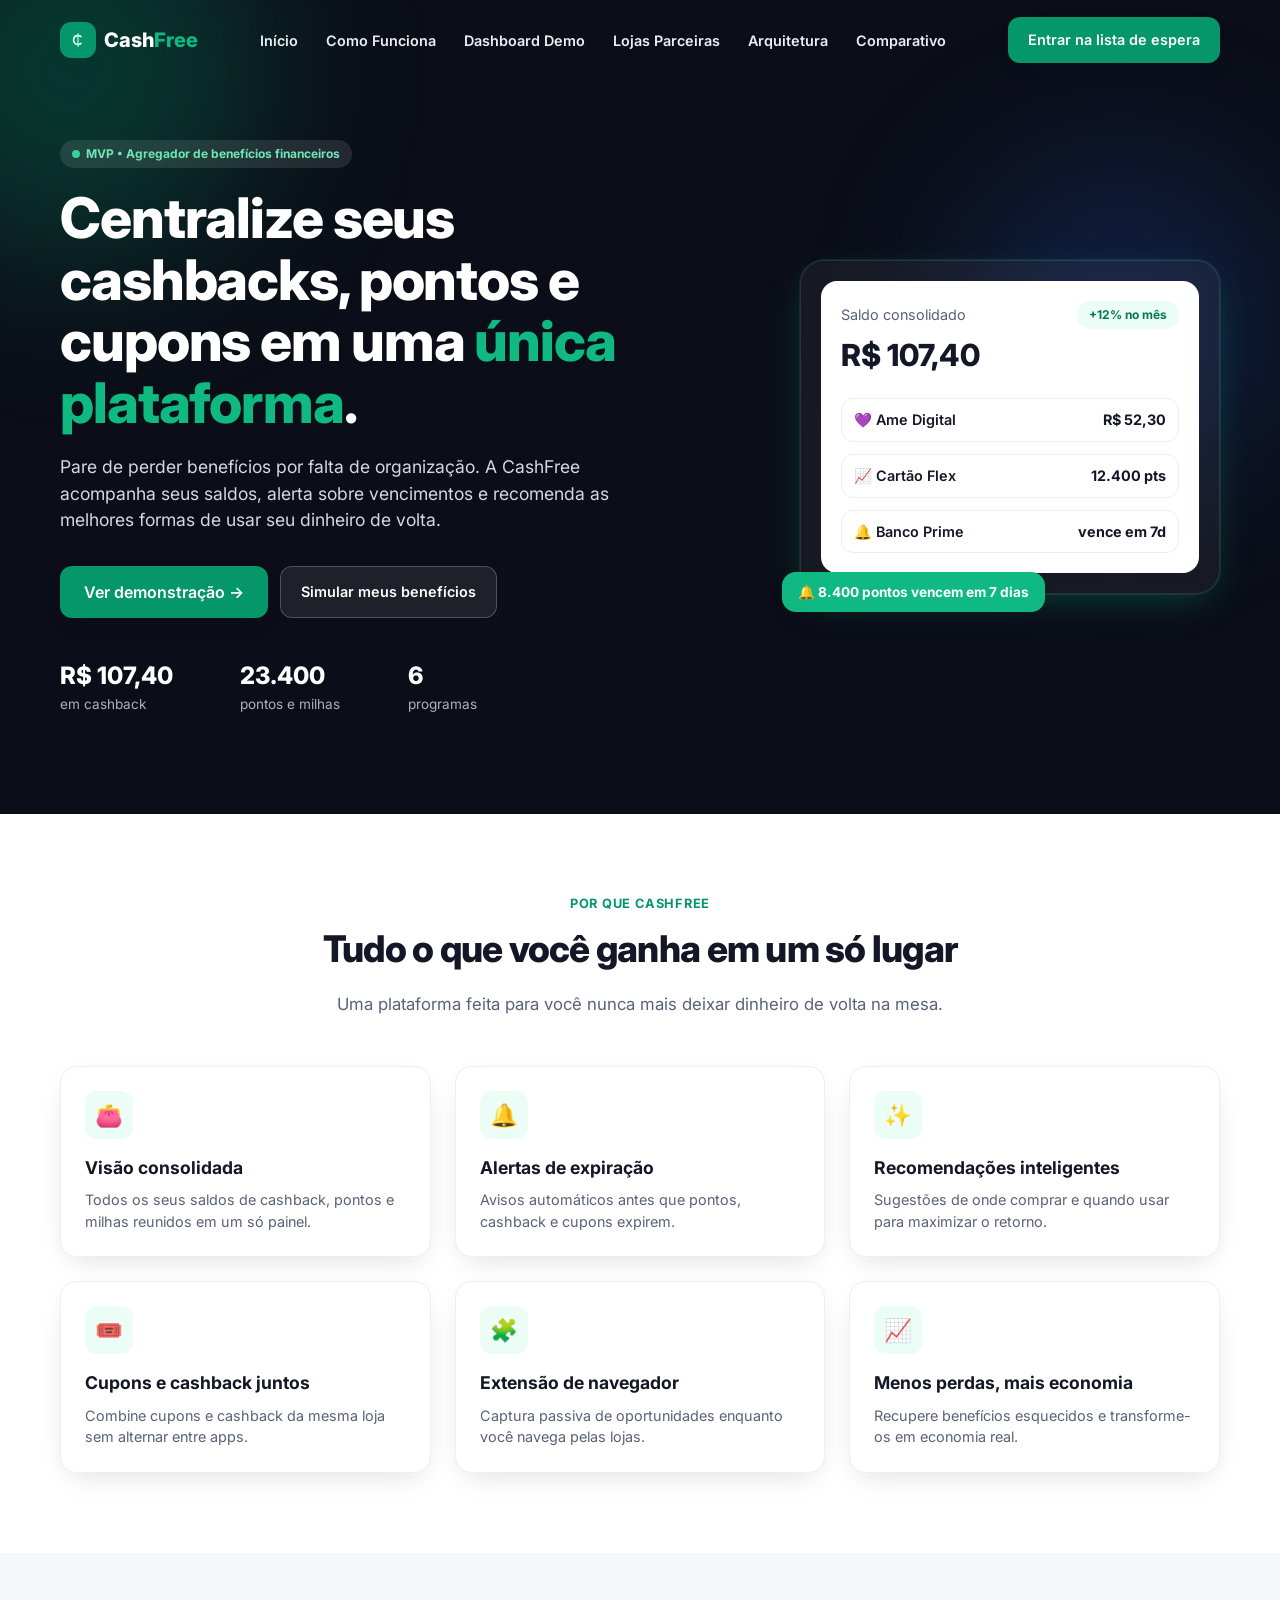
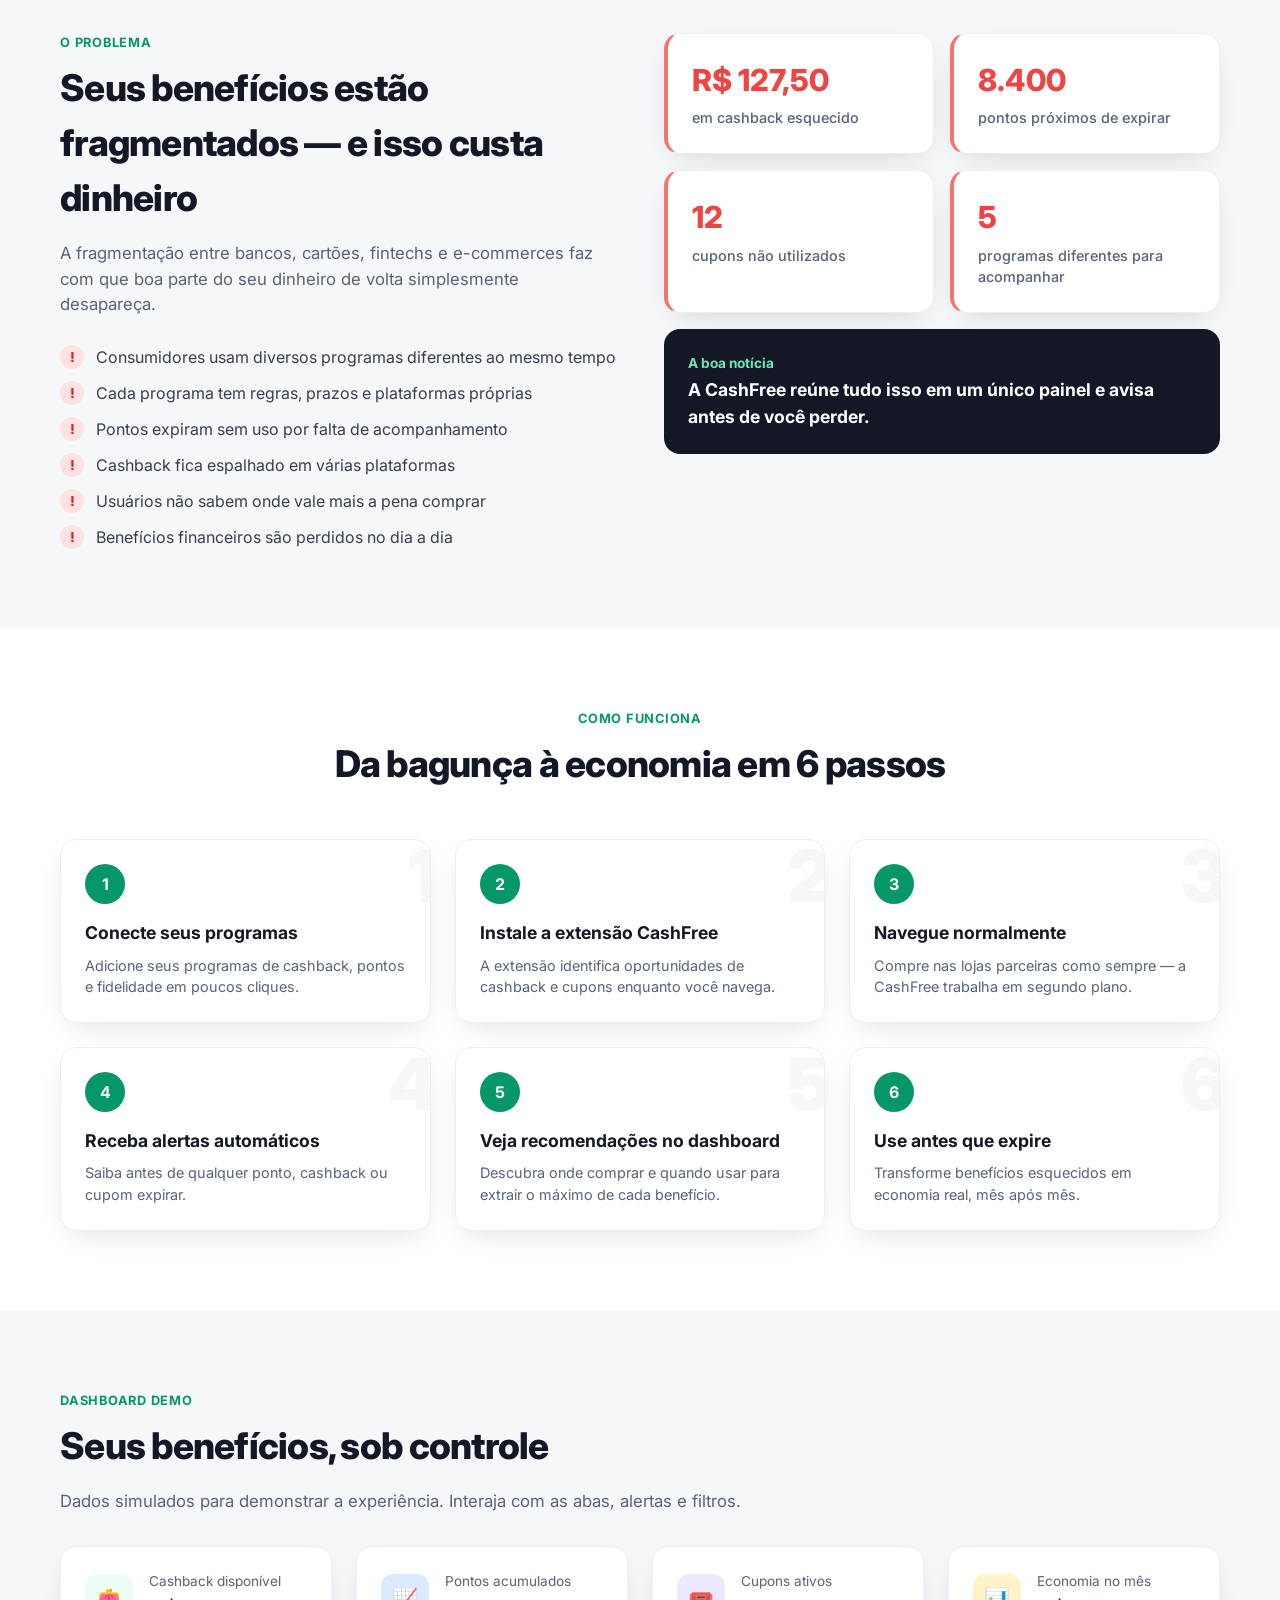
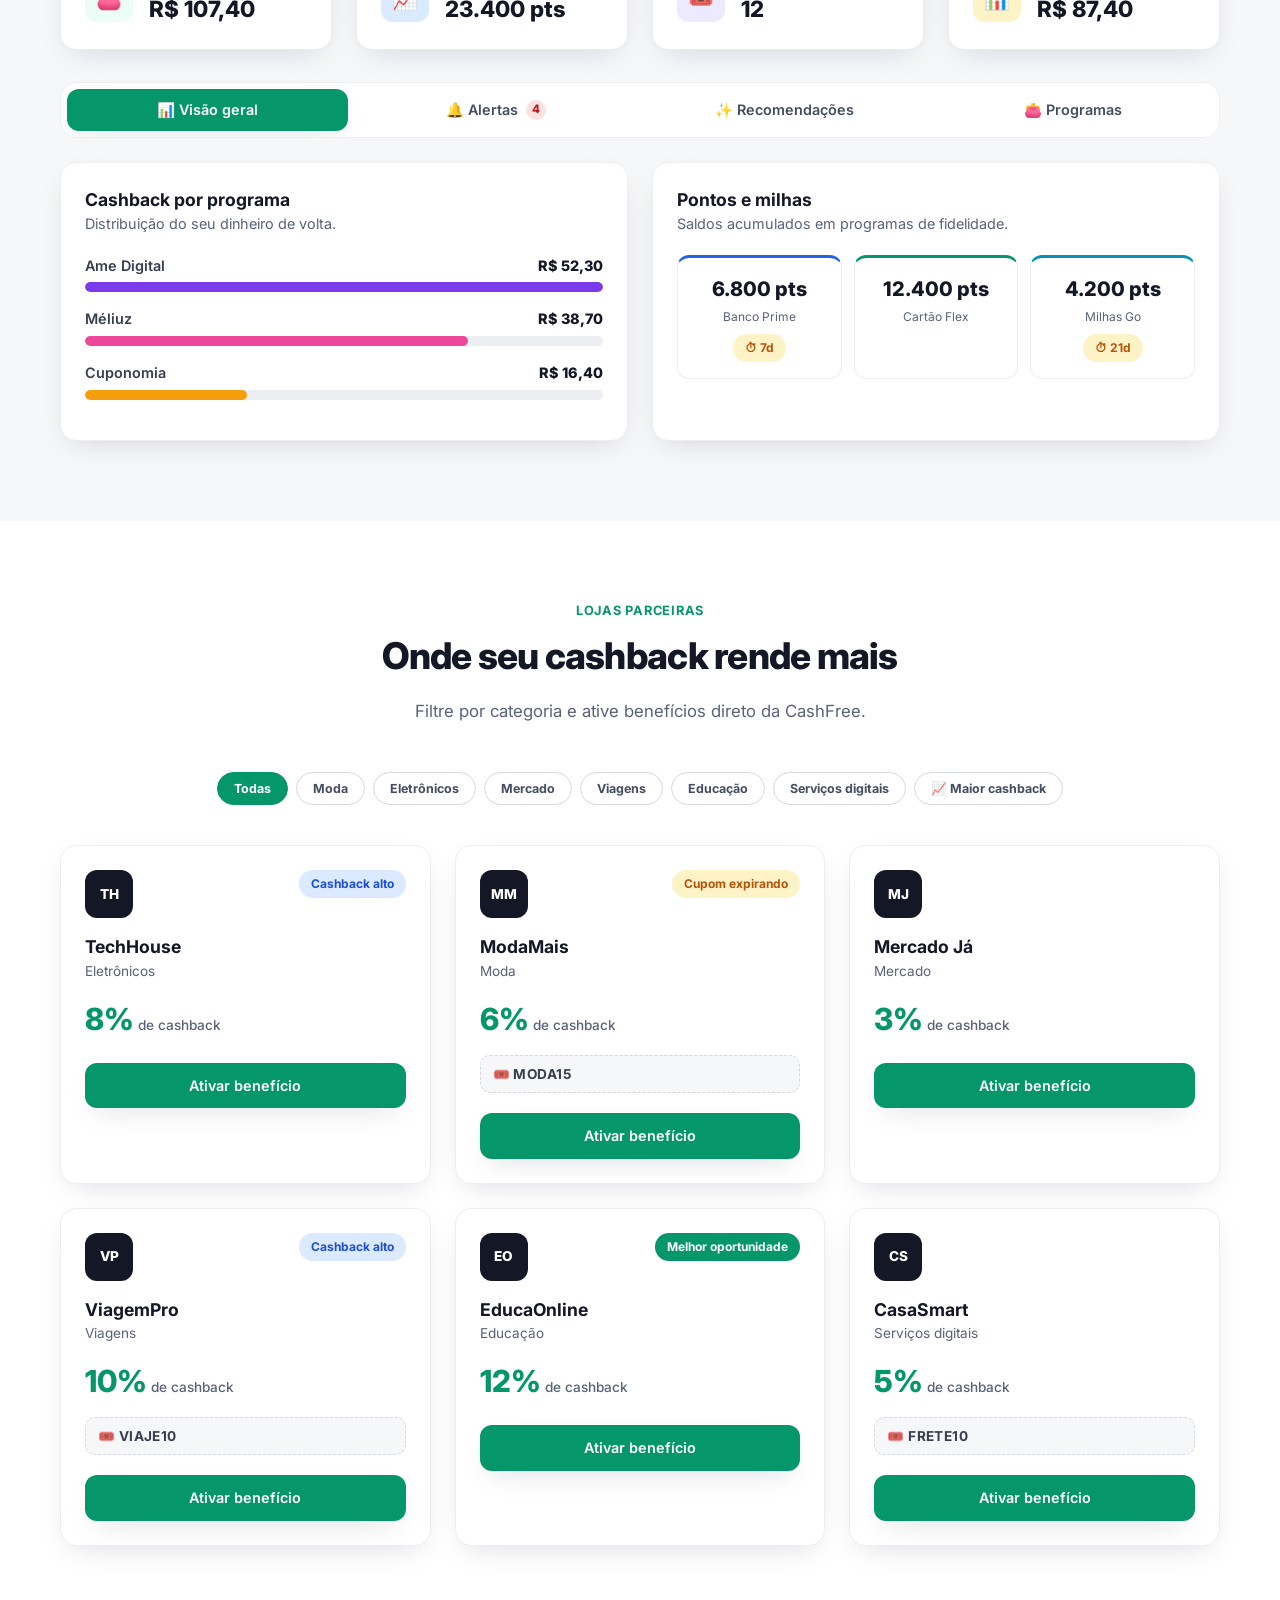
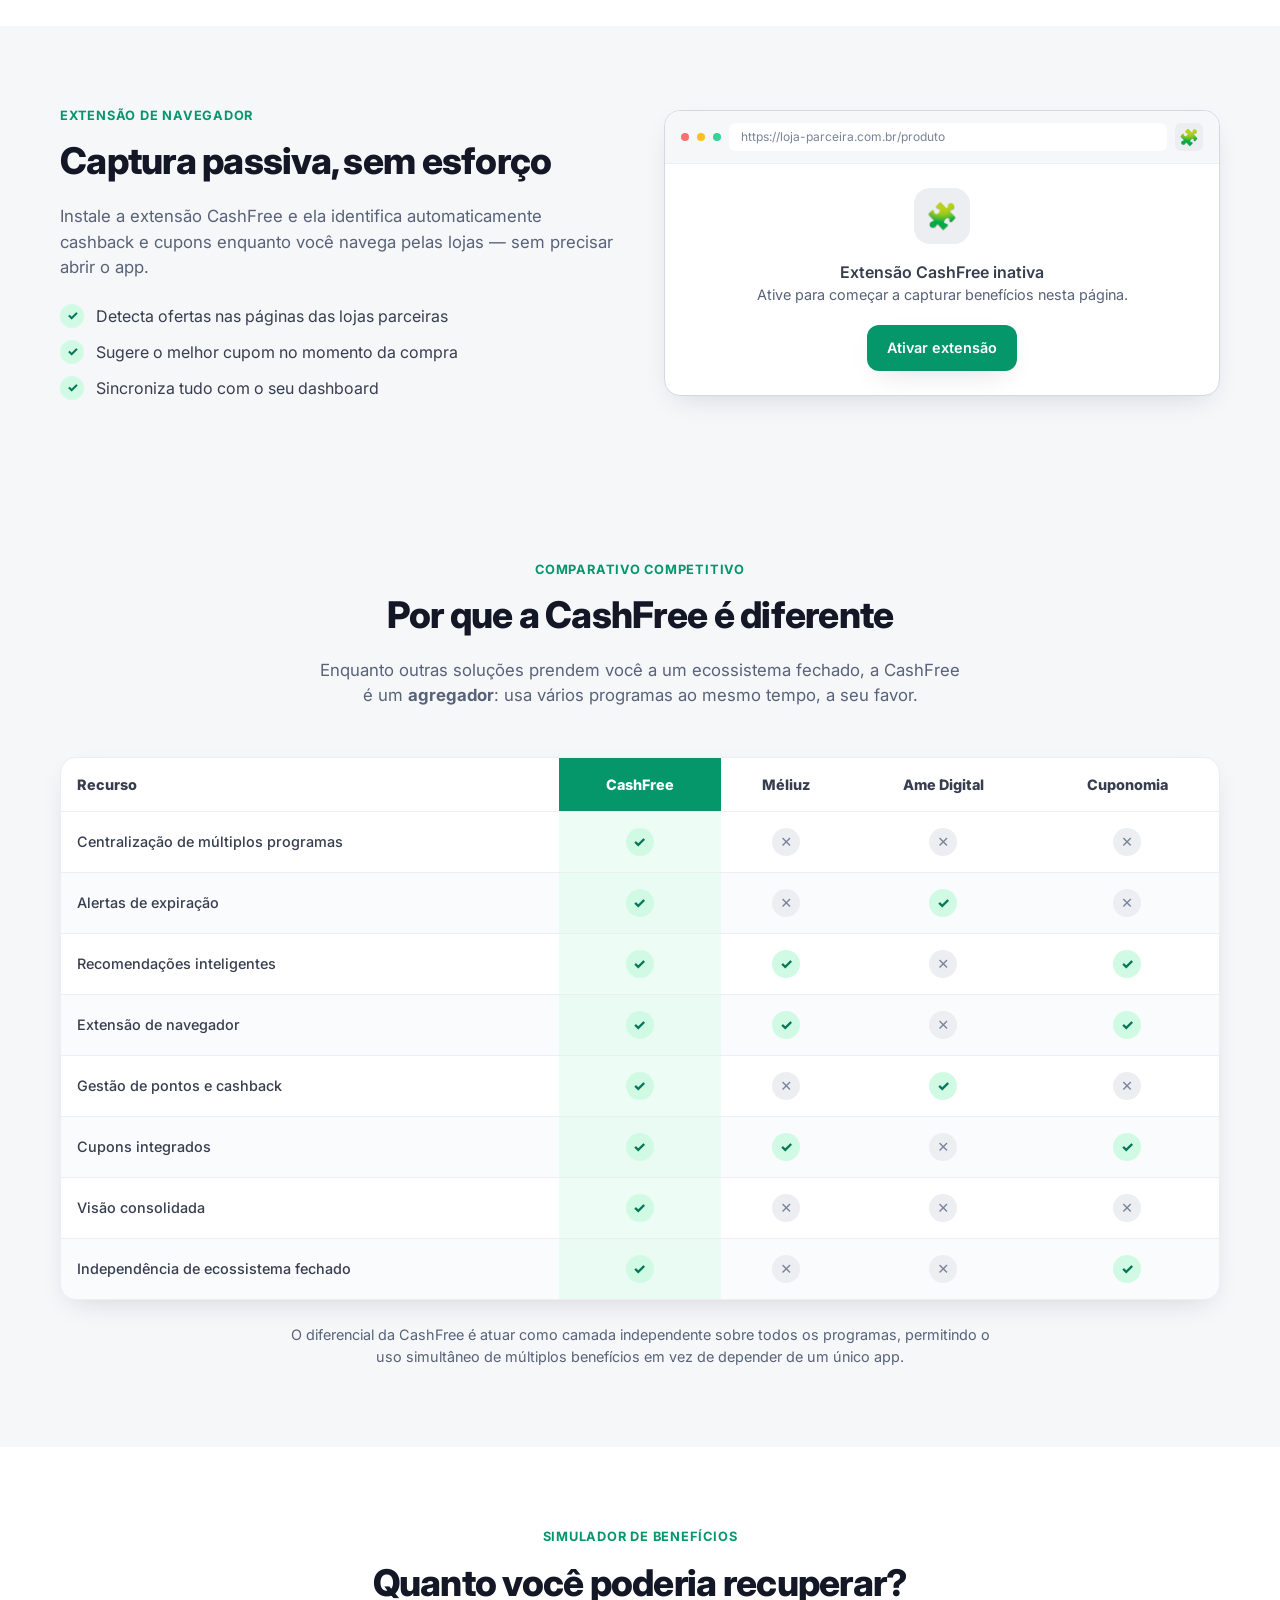
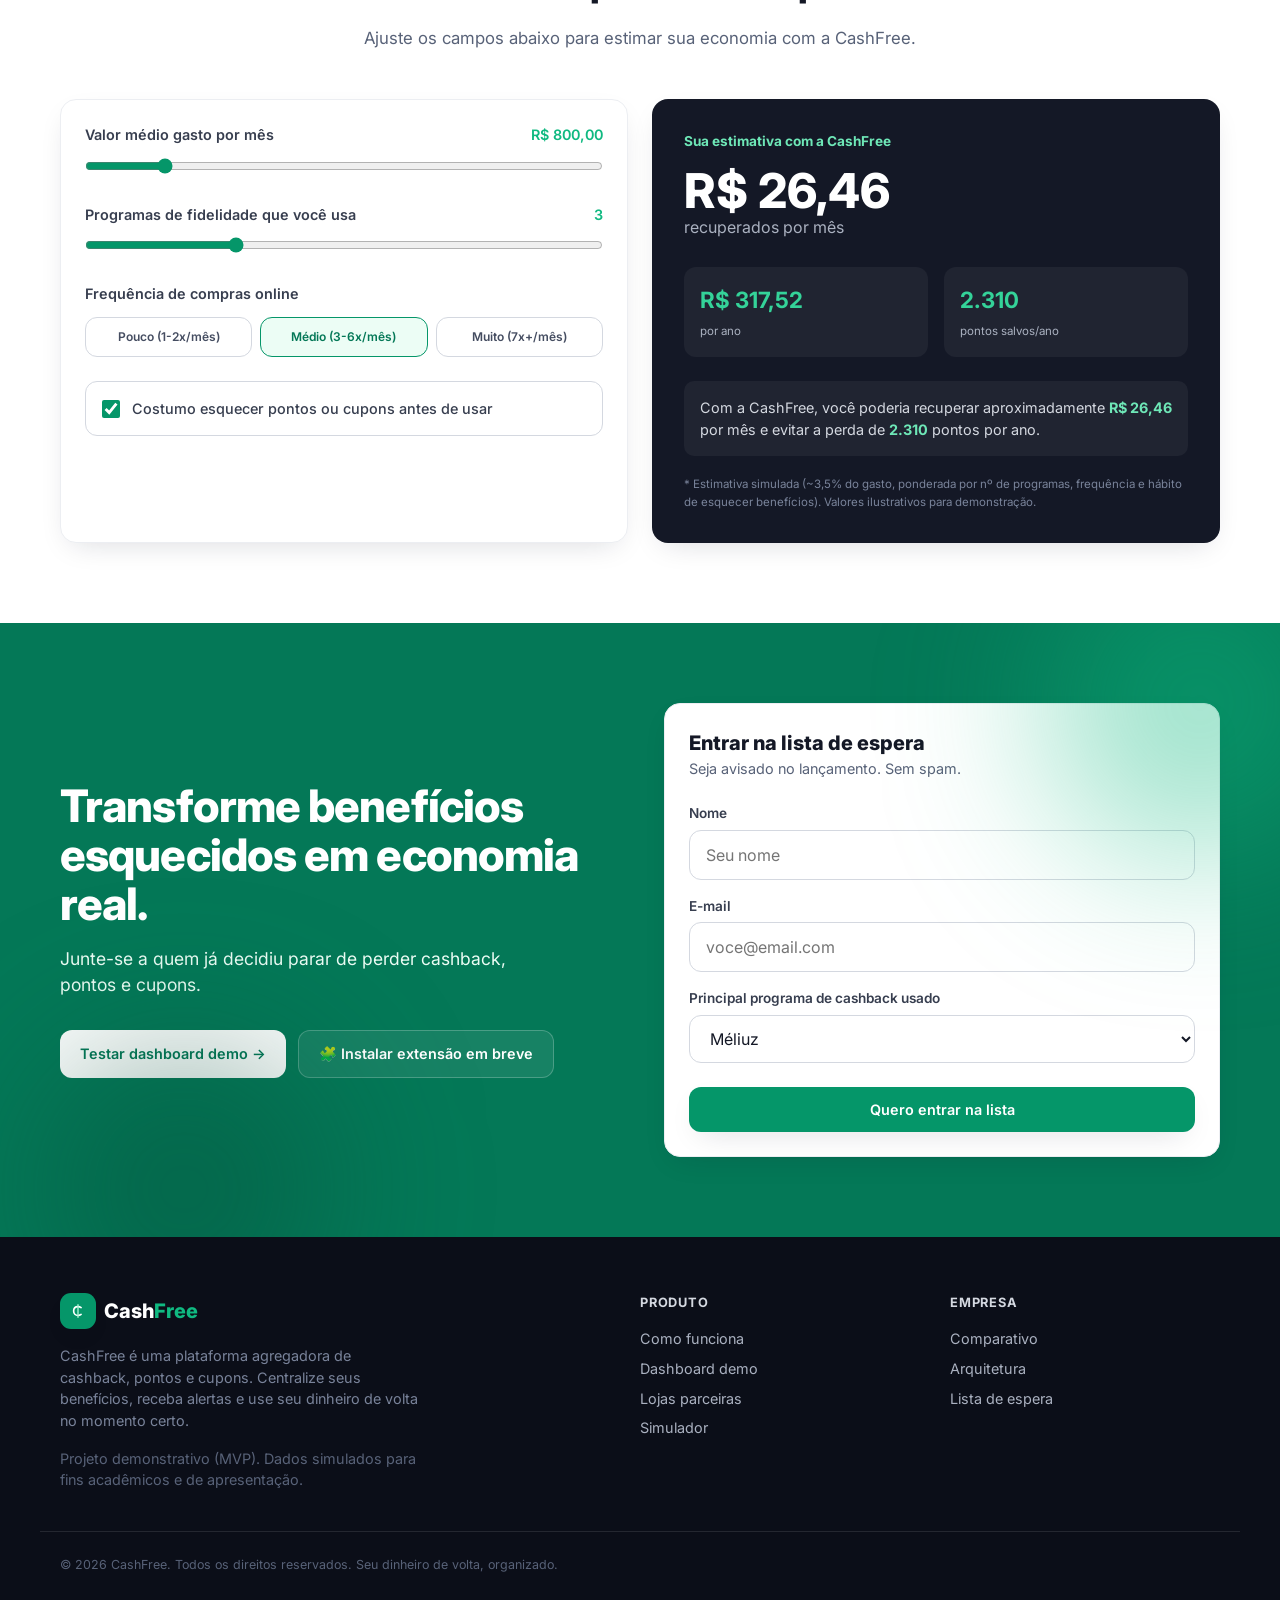
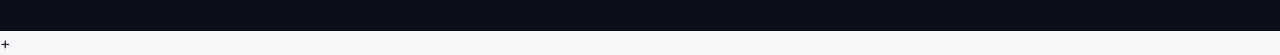
==== commit c4eafb92: "Update stylesheet and script paths in index.html" ====
--- a/cashfreesitehtmlcssjs/index.html
+++ b/cashfreesitehtmlcssjs/index.html
@@ -279,37 +279,6 @@
         </div>
       </section>
 
-      <!-- ============ ARQUITETURA / SYSTEM DESIGN ============ -->
-      <section id="arquitetura" class="section section--dark">
-        <div class="container">
-          <div class="section__head">
-            <p class="eyebrow eyebrow--light">System Design</p>
-            <h2 class="section__title section__title--light">Arquitetura da Solução</h2>
-            <p class="section__lead section__lead--light">
-              Como a CashFree funcionaria em produção — das camadas de experiência às integrações.
-            </p>
-          </div>
-
-          <h3 class="arch__h">1. Arquitetura geral em camadas</h3>
-          <div id="layers" class="layers"></div>
-
-          <h3 class="arch__h">2. Fluxo de dados</h3>
-          <ol class="grid grid--2 flow" id="flow"></ol>
-
-          <h3 class="arch__h">3. Componentes principais</h3>
-          <div class="chips" id="components"></div>
-
-          <h3 class="arch__h">4. Modelo de dados conceitual</h3>
-          <div class="grid grid--3" id="entities"></div>
-
-          <h3 class="arch__h">5. Requisitos não funcionais</h3>
-          <div class="grid grid--4" id="nfr"></div>
-
-          <h3 class="arch__h">6. Trade-offs</h3>
-          <div class="accordion" id="tradeoffs"></div>
-        </div>
-      </section>
-
       <!-- ============ CTA FINAL ============ -->
       <section id="cta" class="section section--brand">
         <div class="cta__glow cta__glow--1"></div>
@@ -396,4 +365,4 @@
     <script src="js/data.js"></script>
     <script src="js/app.js"></script>
   </body>
-</html>
+</html>+
